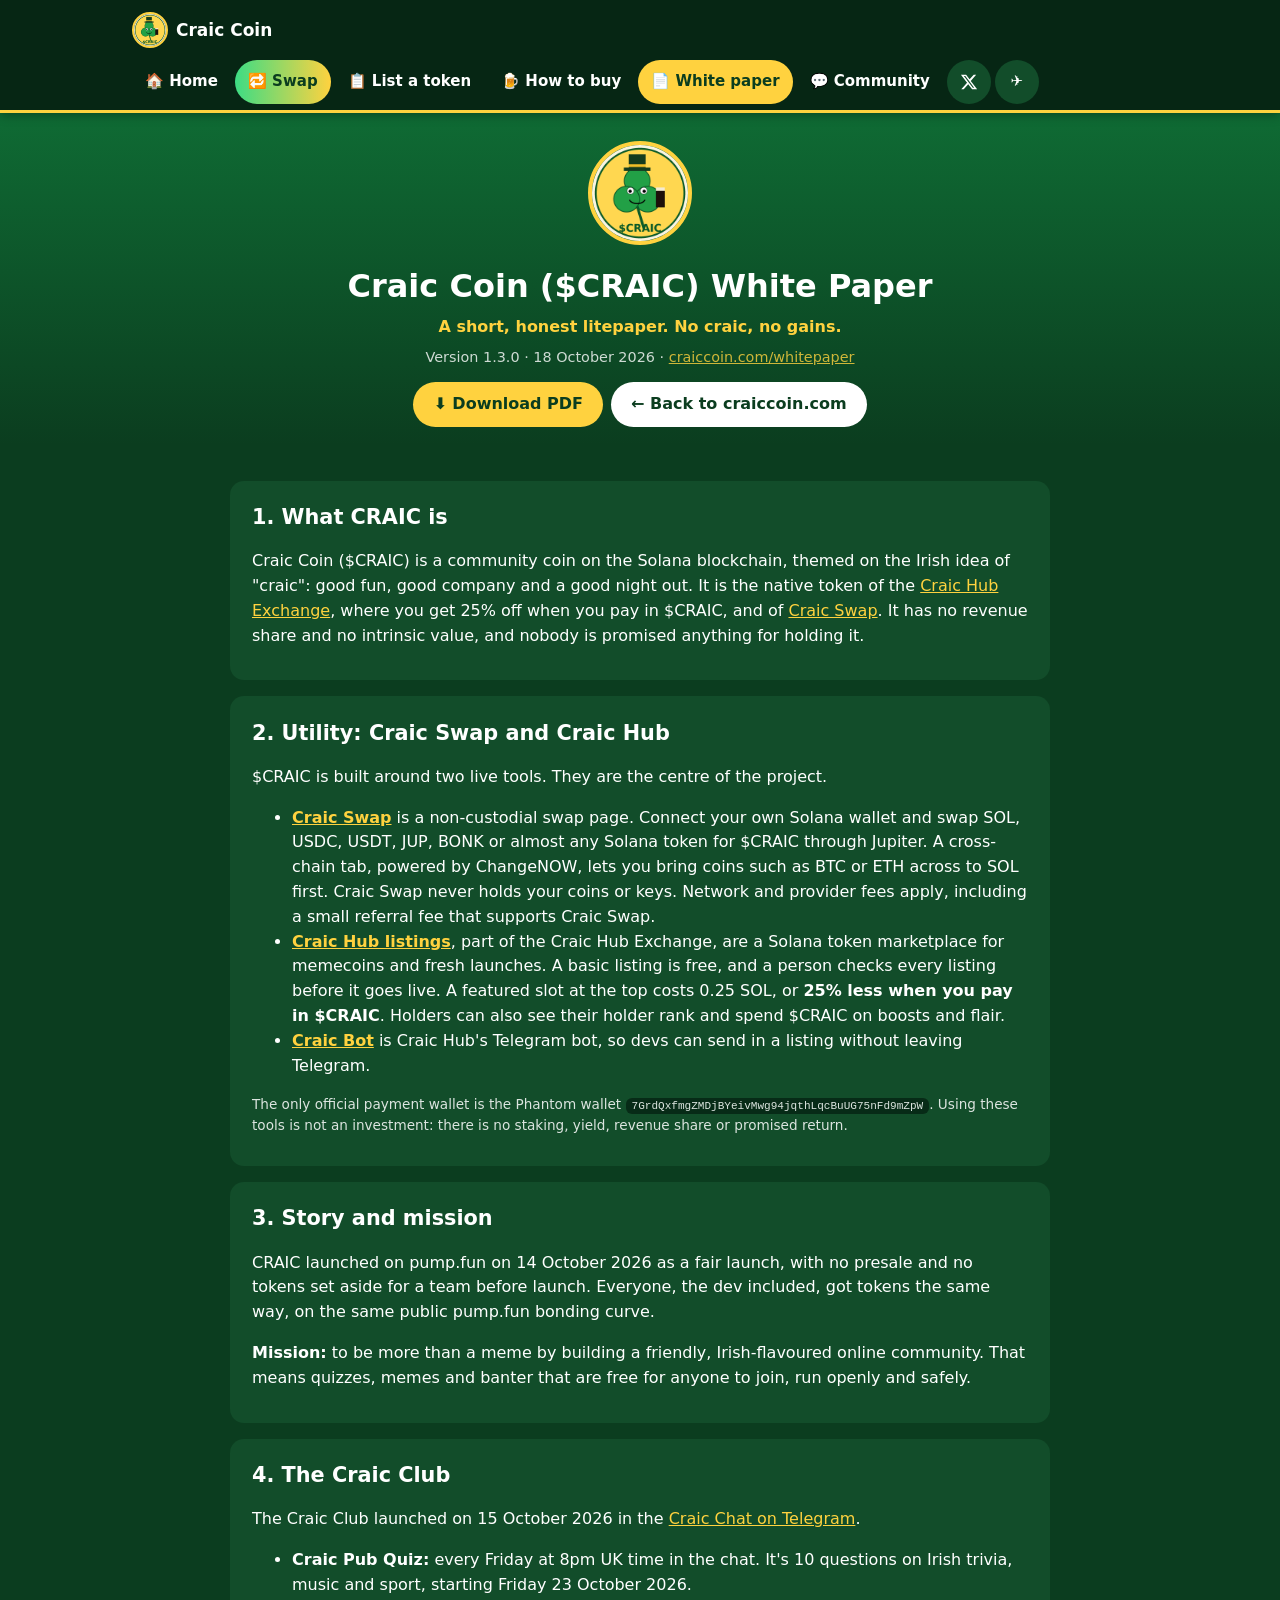
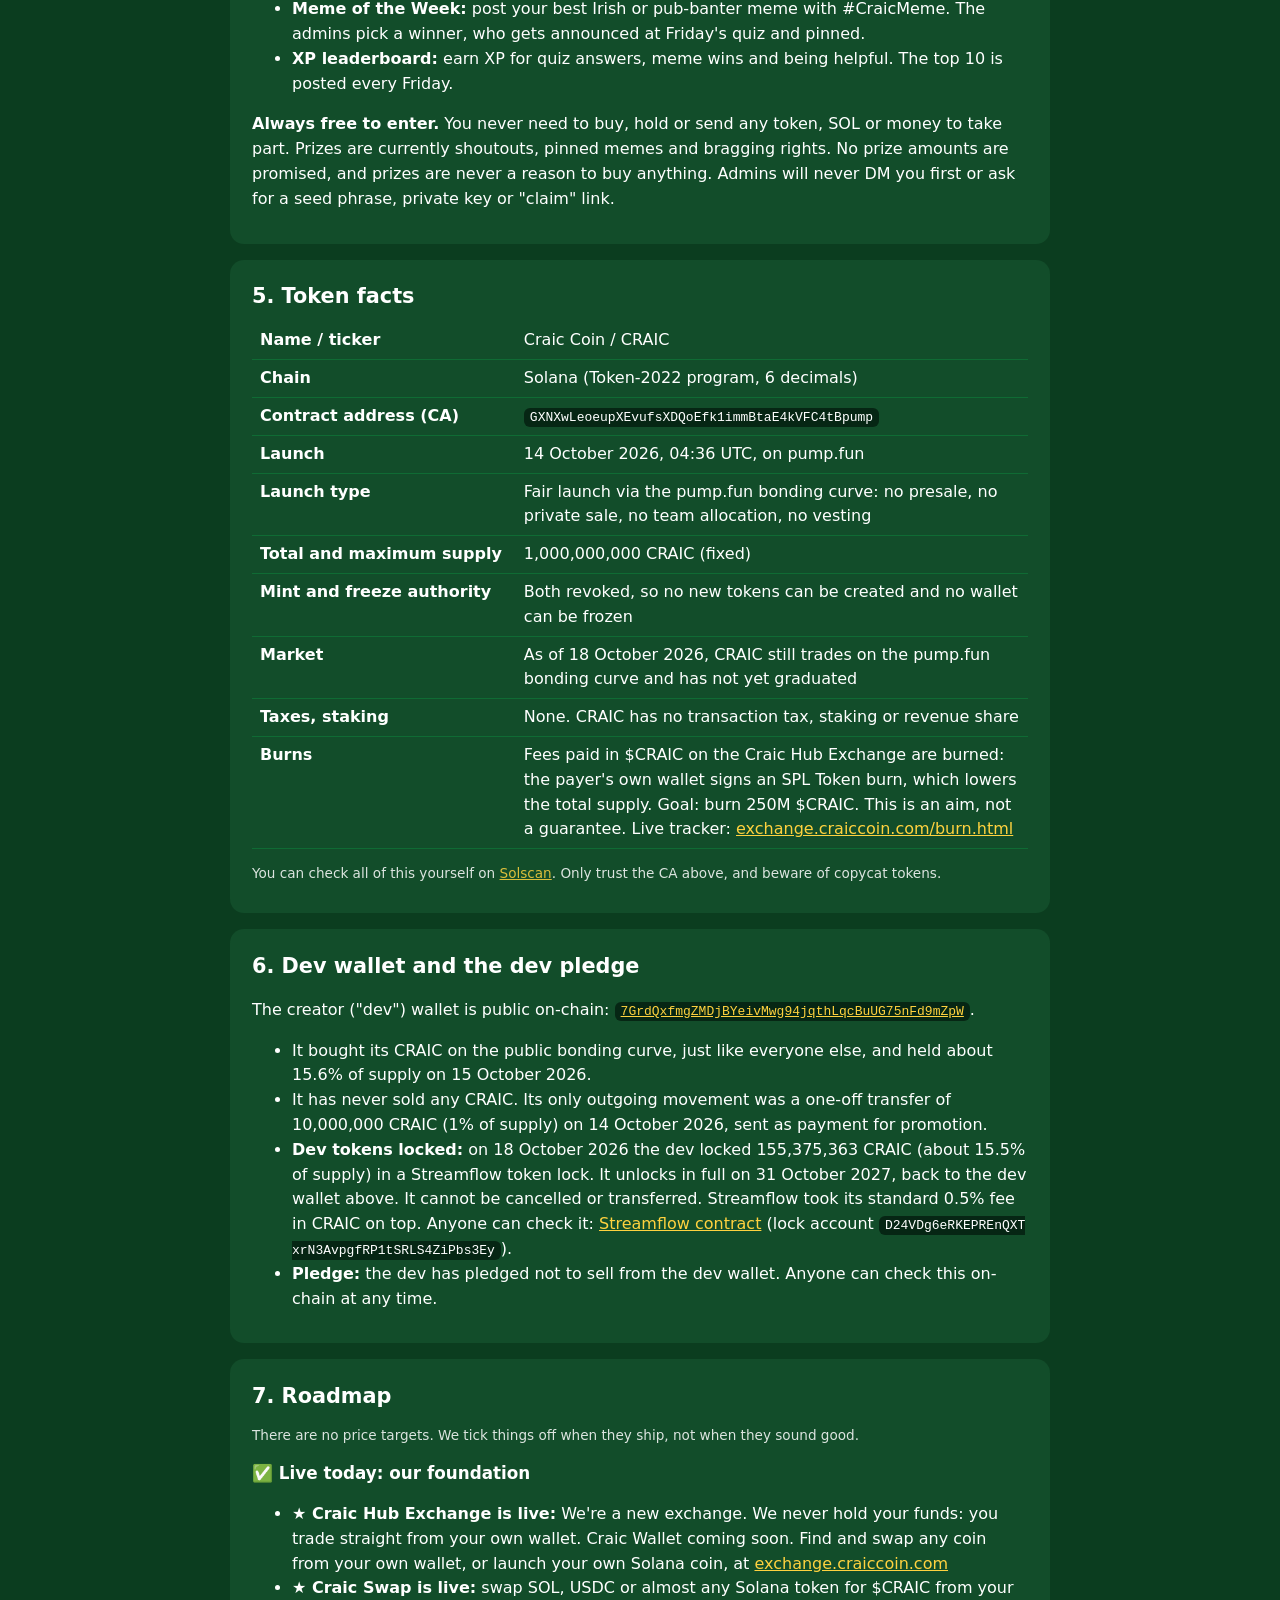
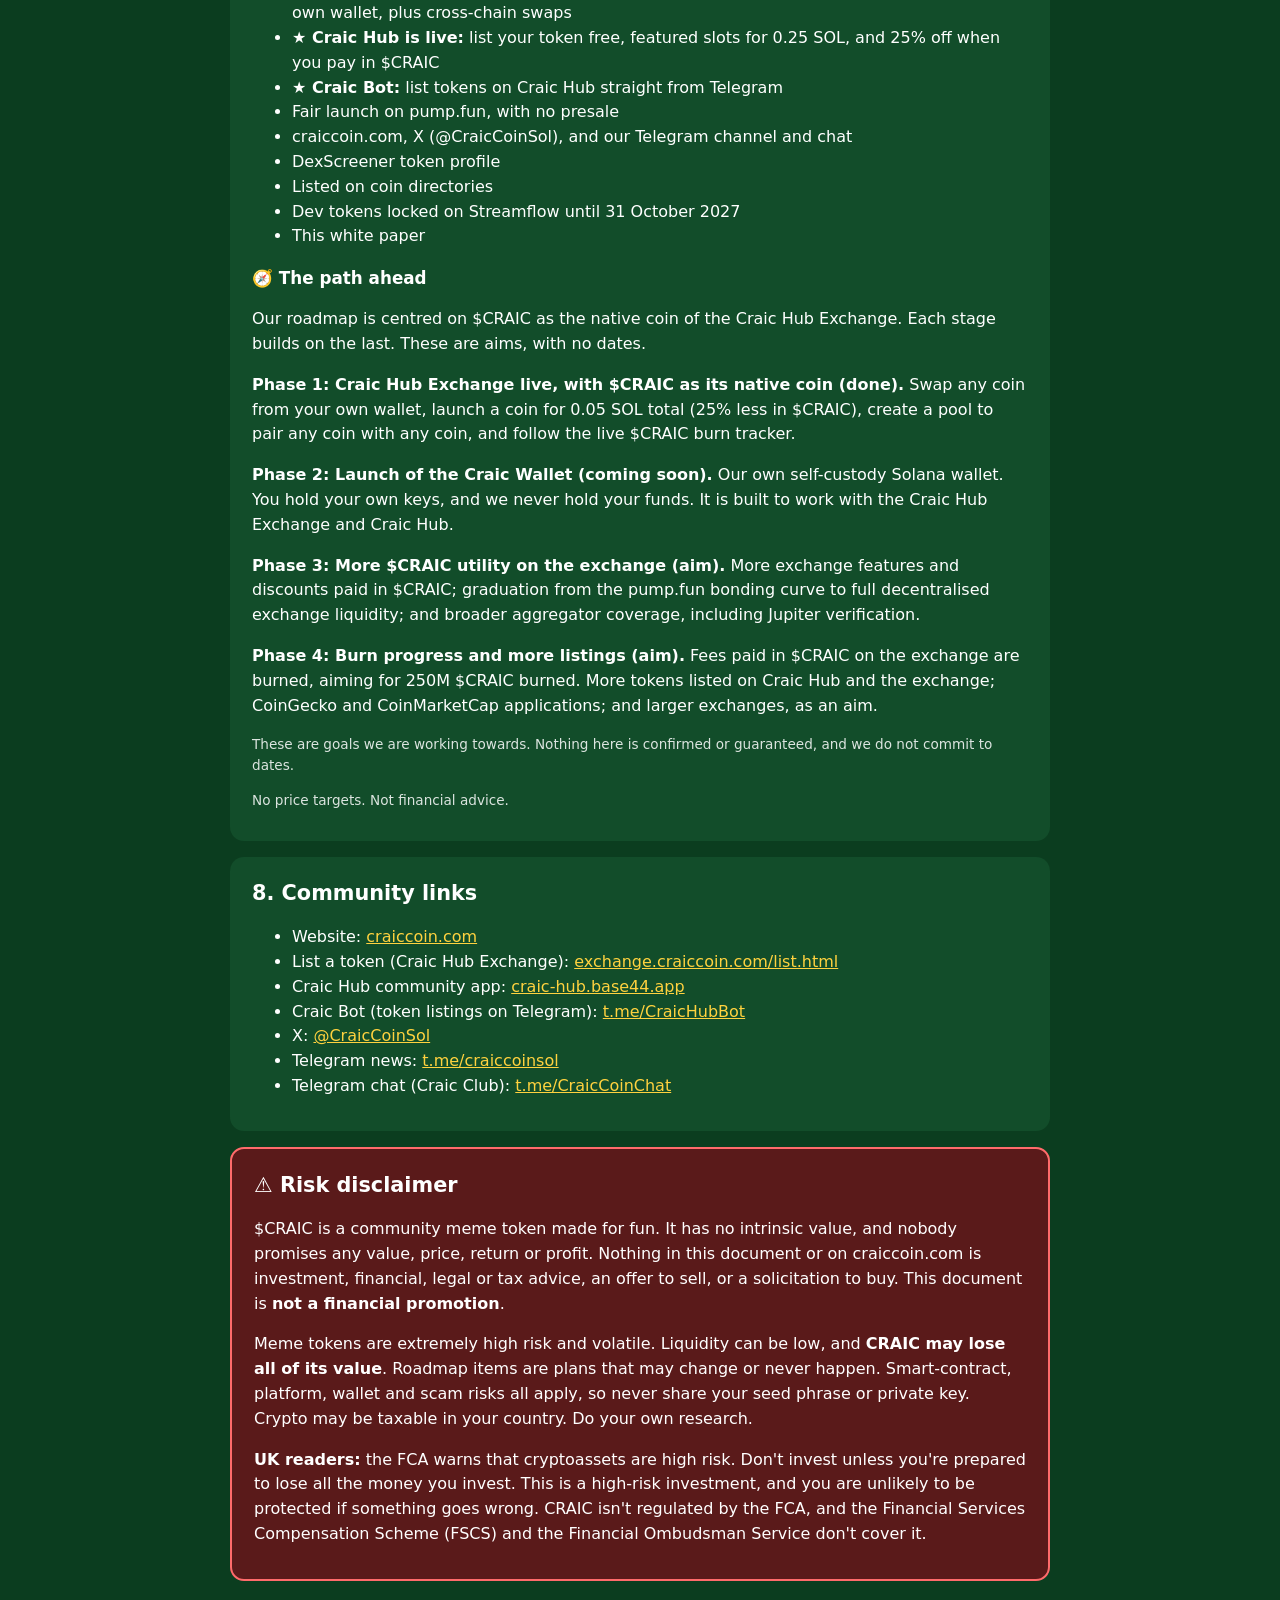
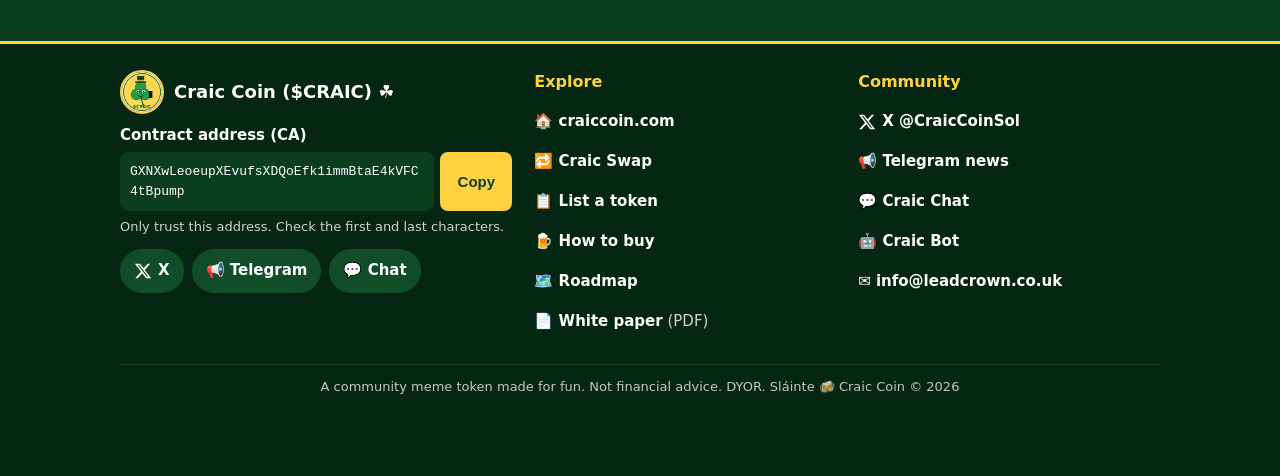
==== whitepaper/index.html @ f59fadcb "craiccoin.com static site" ====
<!doctype html><html lang="en"><head><meta charset="utf-8"><meta name="viewport" content="width=device-width,initial-scale=1">
<!--CCSEO--><title>Craic Coin ($CRAIC) White Paper (Litepaper)</title>
<meta name="description" content="The Craic Coin ($CRAIC) litepaper: what it is, the Craic Club, token facts, the dev wallet, the roadmap and the risks."><meta name="robots" content="index,follow,max-image-preview:large">
<link rel="canonical" href="https://craiccoin.com/whitepaper/">
<link rel="icon" href="/favicon.ico" sizes="any"><link rel="icon" type="image/png" sizes="32x32" href="/favicon-32.png"><link rel="apple-touch-icon" href="/apple-touch-icon.png"><meta name="theme-color" content="#0b3d1f">
<meta property="og:type" content="website"><meta property="og:site_name" content="Craic Coin"><meta property="og:locale" content="en_GB">
<meta property="og:url" content="https://craiccoin.com/whitepaper/"><meta property="og:title" content="Craic Coin ($CRAIC) White Paper (Litepaper)"><meta property="og:description" content="The Craic Coin ($CRAIC) litepaper: what it is, the Craic Club, token facts, the dev wallet, the roadmap and the risks.">
<meta property="og:image" content="https://craiccoin.com/og-image.png"><meta property="og:image:secure_url" content="https://craiccoin.com/og-image.png"><meta property="og:image:type" content="image/png"><meta property="og:image:width" content="1200"><meta property="og:image:height" content="630"><meta property="og:image:alt" content="Craic Coin ($CRAIC) logo: No craic, no gains">
<meta name="twitter:card" content="summary_large_image"><meta name="twitter:site" content="@CraicCoinSol"><meta name="twitter:title" content="Craic Coin ($CRAIC) White Paper (Litepaper)"><meta name="twitter:description" content="The Craic Coin ($CRAIC) litepaper: what it is, the Craic Club, token facts, the dev wallet, the roadmap and the risks."><meta name="twitter:image" content="https://craiccoin.com/og-image.png"><meta name="twitter:image:alt" content="Craic Coin ($CRAIC) logo: No craic, no gains"><!--/CCSEO-->



<style>
body{margin:0;font-family:system-ui,sans-serif;background:#0b3d1f;color:#fff;line-height:1.55}
a{color:#ffd23f}.wrap{max-width:820px;margin:auto;padding:20px}
header{text-align:center;padding:28px 16px 18px;background:linear-gradient(#0f6b34,#0b3d1f)}
header img{width:96px;border-radius:50%;border:4px solid #ffd23f}
h1{font-size:2em;margin:.3em 0 .1em}.sub{color:#ffd23f;font-weight:700}
.meta{opacity:.8;font-size:.9em;margin:.4em 0 0}
.top{display:flex;gap:8px;justify-content:center;flex-wrap:wrap;margin-top:14px}
.btn{display:inline-block;padding:10px 20px;border-radius:24px;font-weight:700;text-decoration:none;background:#ffd23f;color:#0b3d1f}.btn.alt{background:#fff}
section{background:#124d2a;border-radius:14px;padding:16px 22px;margin:16px 0}
h2{margin:.2em 0 .5em;font-size:1.3em}h3{margin:.8em 0 .2em;font-size:1.05em}
table{border-collapse:collapse;width:100%}td{padding:6px 8px;border-bottom:1px solid #0f6b34;vertical-align:top}td:first-child{font-weight:700;width:34%}
code{background:#062614;padding:2px 6px;border-radius:6px;word-break:break-all}
.warn{background:#5a1a1a;border:2px solid #ff6b6b}.small{font-size:.85em;opacity:.85}
footer{text-align:center;opacity:.75;padding:18px}
@media print{body{background:#fff;color:#000;font-size:9.5pt;line-height:1.32}a{color:#0b5a2a}header{background:none;padding:0 0 6px}header img{width:60px;border-color:#0b5a2a}.sub{color:#0b5a2a}.top,.noprint{display:none}section{background:none;border:1px solid #9bb;border-radius:8px;padding:4px 12px;margin:6px 0;break-inside:avoid}.warn{background:none;border:2px solid #b00}code{background:#eee}td{border-color:#ccd}.wrap{padding:0 6px}footer{padding:6px}h2{font-size:1.15em;margin:.3em 0 .3em}h3{margin:.4em 0 0}p,ul{margin:.3em 0}td{padding:3px 6px}@page{size:A4;margin:12mm}}
</style><!--CCNAV--><style id="ccnav-css">
html{scroll-behavior:smooth}[id]{scroll-margin-top:76px}
.ccnav{position:sticky;top:0;z-index:1000;background:#062614;border-bottom:3px solid #ffd23f;font-family:system-ui,-apple-system,sans-serif;line-height:1.3;text-align:left;box-shadow:0 2px 10px rgba(0,0,0,.35)}
.ccnav *,.ccfoot *{box-sizing:border-box}
.ccnav-in{max-width:1040px;margin:auto;display:flex;align-items:center;flex-wrap:wrap;gap:6px;padding:6px 12px}
.ccbrand{display:flex;align-items:center;gap:8px;color:#fff!important;text-decoration:none;font-weight:800;font-size:17px;min-height:48px;margin-right:auto}
.ccbrand img{width:36px!important;height:36px;border-radius:50%;border:2px solid #ffd23f!important;margin:0}
.ccmenu{display:flex;flex-wrap:wrap;align-items:center;gap:4px;list-style:none;margin:0;padding:0}
.ccmenu a{display:flex;align-items:center;gap:6px;min-height:44px;padding:8px 13px;border-radius:22px;color:#fff;text-decoration:none;font-weight:700;font-size:15px}
.ccmenu a:hover,.ccmenu a:focus-visible{background:#124d2a}
.ccmenu a[aria-current="page"]{background:#ffd23f;color:#0b3d1f}
.ccmenu a.ccswap{background:linear-gradient(90deg,#3ddc84,#ffd23f);color:#0b3d1f}
.ccmenu a.ccswap[aria-current="page"]{box-shadow:0 0 0 2px #fff}
.ccmenu li.ccsoc{display:flex;gap:4px}
.ccmenu a.ccico{padding:8px 11px;min-width:44px;justify-content:center;background:#124d2a}
.ccquick{display:none;align-items:center;min-height:44px;padding:8px 14px;border-radius:22px;font-weight:800;text-decoration:none;font-size:15px;background:linear-gradient(90deg,#3ddc84,#ffd23f);color:#0b3d1f!important}
.cchb{display:none;align-items:center;justify-content:center;width:48px;height:48px;padding:0!important;margin:0;border:2px solid #ffd23f!important;border-radius:12px!important;background:transparent!important;color:#ffd23f!important;font-size:24px;cursor:pointer}
@media(max-width:860px){.cchb,.ccquick{display:flex}.ccmenu{display:none;width:100%;flex-direction:column;align-items:stretch;gap:4px;padding:6px 0 10px}.ccnav.open .ccmenu{display:flex}.ccmenu a{min-height:52px;font-size:18px;padding:12px 16px;border-radius:12px}.ccmenu li.ccsoc{display:flex;gap:8px}.ccmenu li.ccsoc a{flex:1;justify-content:center}}
.ccsr{display:none}@media(max-width:860px){.ccsr{display:inline}}
.cctop{position:fixed;right:16px;bottom:18px;z-index:999;width:52px;height:52px;border-radius:50%;background:#ffd23f;color:#0b3d1f!important;font-size:24px;font-weight:900;display:flex;align-items:center;justify-content:center;text-decoration:none;box-shadow:0 4px 14px rgba(0,0,0,.45);opacity:0;pointer-events:none;transition:opacity .2s}
.cctop.show{opacity:1;pointer-events:auto}
.ccfoot{background:#062614;border-top:3px solid #ffd23f;color:#fff;opacity:1!important;text-align:left!important;font-size:15px!important;padding:26px 16px 80px!important;margin-top:24px;font-family:system-ui,-apple-system,sans-serif;line-height:1.5}
.ccfoot-in{max-width:1040px;margin:auto;display:grid;gap:22px;grid-template-columns:1.3fr 1fr 1fr}
.ccfoot h4{margin:0 0 8px;color:#ffd23f;font-size:16px}
.ccfoot ul{list-style:none;margin:0;padding:0}.ccfoot li a{display:inline-flex;align-items:center;gap:6px;min-height:40px;color:#fff;text-decoration:none;font-weight:600}
.ccfoot li a:hover{color:#ffd23f}
.ccf-brand{display:flex;align-items:center;gap:10px;font-weight:800;font-size:18px;margin-bottom:10px}.ccf-brand img{width:44px!important;height:44px;border-radius:50%;border:2px solid #ffd23f!important}
.ccf-cabox{display:flex;gap:6px;align-items:stretch;margin:6px 0}
.ccf-cabox code{flex:1;background:#0b3d1f!important;padding:10px!important;border-radius:8px;word-break:break-all;font-size:13px;color:#fff}
.ccf-cabox button{min-width:72px;min-height:44px;padding:8px 12px!important;border:0;border-radius:8px!important;background:#ffd23f!important;color:#0b3d1f!important;font-weight:800;cursor:pointer;font-size:15px}
.ccf-soc{display:flex;gap:8px;flex-wrap:wrap;margin-top:12px}.ccf-soc a{display:inline-flex;align-items:center;gap:6px;min-height:44px;padding:8px 14px;border-radius:22px;background:#124d2a;color:#fff;text-decoration:none;font-weight:700}
.ccf-legal{grid-column:1/-1;font-size:13px;opacity:.75;margin:0;border-top:1px solid #124d2a;padding-top:12px;text-align:center}
@media(max-width:760px){.ccfoot-in{grid-template-columns:1fr 1fr}.ccf-main{grid-column:1/-1}}
@media print{.ccnav,.cctop,.ccfoot{display:none!important}}
</style><!--/CCNAV--></head><body><!--CCNAV--><nav class="ccnav" id="top" aria-label="Craic Coin sites"><div class="ccnav-in">
<a class="ccbrand" href="/"><img src="/logo.png" alt="" width="36" height="36">Craic Coin</a><a class="ccquick" href="https://craic-swap.netlify.app/">🔁 Swap</a>
<button class="cchb" type="button" aria-label="Open menu" aria-expanded="false" aria-controls="ccmenu">☰</button>
<ul class="ccmenu" id="ccmenu">
<li><a href="/">🏠 Home</a></li>
<li><a class="ccswap" href="https://craic-swap.netlify.app/">🔁 Swap</a></li>
<li><a href="https://exchange.craiccoin.com/list.html">📋 List a token</a></li>
<li><a href="https://craiccoin.com/#how-to-buy">🍺 How to buy</a></li>
<li><a href="/whitepaper/" aria-current="page">📄 White paper</a></li>
<li><a href="https://craiccoin.com/#community">💬 Community</a></li>
<li class="ccsoc"><a class="ccico" href="https://x.com/CraicCoinSol" target="_blank" rel="noopener" aria-label="Craic Coin on X"><svg viewBox="0 0 24 24" width="18" height="18" aria-hidden="true"><path fill="currentColor" d="M18.244 2.25h3.308l-7.227 8.26 8.502 11.24H16.17l-5.214-6.817L4.99 21.75H1.68l7.73-8.835L1.254 2.25H8.08l4.713 6.231zm-1.161 17.52h1.833L7.084 4.126H5.117z"/></svg><span class="ccsr">X</span></a><a class="ccico" href="https://t.me/craiccoinsol" target="_blank" rel="noopener" aria-label="Craic Coin on Telegram">✈️<span class="ccsr">Telegram</span></a></li>
</ul></div></nav><!--/CCNAV-->
<header><img src="/logo.png" alt="Craic Coin logo"><h1>Craic Coin ($CRAIC) White Paper</h1><div class="sub">A short, honest litepaper. No craic, no gains.</div>
<p class="meta">Version 1.3.0 · 18 October 2026 · <a href="https://craiccoin.com/whitepaper/">craiccoin.com/whitepaper</a></p>
<div class="top"><a class="btn" href="/craic-coin-whitepaper.pdf" download>⬇️ Download PDF</a><a class="btn alt" href="/">← Back to craiccoin.com</a></div></header>
<div class="wrap">

<section><h2>1. What CRAIC is</h2>
<p>Craic Coin ($CRAIC) is a community coin on the Solana blockchain, themed on the Irish idea of "craic": good fun, good company and a good night out. It is the native token of the <a href="https://exchange.craiccoin.com/">Craic Hub Exchange</a>, where you get 25% off when you pay in $CRAIC, and of <a href="https://craic-swap.netlify.app/">Craic Swap</a>. It has no revenue share and no intrinsic value, and nobody is promised anything for holding it.</p></section>

<section><h2>2. Utility: Craic Swap and Craic Hub</h2>
<p>$CRAIC is built around two live tools. They are the centre of the project.</p>
<ul>
<li><strong><a href="https://craic-swap.netlify.app/">Craic Swap</a></strong> is a non-custodial swap page. Connect your own Solana wallet and swap SOL, USDC, USDT, JUP, BONK or almost any Solana token for $CRAIC through Jupiter. A cross-chain tab, powered by ChangeNOW, lets you bring coins such as BTC or ETH across to SOL first. Craic Swap never holds your coins or keys. Network and provider fees apply, including a small referral fee that supports Craic Swap.</li>
<li><strong><a href="https://exchange.craiccoin.com/list.html">Craic Hub listings</a></strong>, part of the Craic Hub Exchange, are a Solana token marketplace for memecoins and fresh launches. A basic listing is free, and a person checks every listing before it goes live. A featured slot at the top costs 0.25 SOL, or <strong>25% less when you pay in $CRAIC</strong>. Holders can also see their holder rank and spend $CRAIC on boosts and flair.</li>
<li><strong><a href="https://t.me/CraicHubBot">Craic Bot</a></strong> is Craic Hub's Telegram bot, so devs can send in a listing without leaving Telegram.</li>
</ul>
<p class="small">The only official payment wallet is the Phantom wallet <code>7GrdQxfmgZMDjBYeivMwg94jqthLqcBuUG75nFd9mZpW</code>. Using these tools is not an investment: there is no staking, yield, revenue share or promised return.</p></section>

<section><h2>3. Story and mission</h2>
<p>CRAIC launched on pump.fun on 14 October 2026 as a fair launch, with no presale and no tokens set aside for a team before launch. Everyone, the dev included, got tokens the same way, on the same public pump.fun bonding curve.</p>
<p><strong>Mission:</strong> to be more than a meme by building a friendly, Irish-flavoured online community. That means quizzes, memes and banter that are free for anyone to join, run openly and safely.</p></section>

<section><h2>4. The Craic Club</h2>
<p>The Craic Club launched on 15 October 2026 in the <a href="https://t.me/CraicCoinChat">Craic Chat on Telegram</a>.</p>
<ul>
<li><strong>Craic Pub Quiz:</strong> every Friday at 8pm UK time in the chat. It's 10 questions on Irish trivia, music and sport, starting Friday 23 October 2026.</li>
<li><strong>Meme of the Week:</strong> post your best Irish or pub-banter meme with #CraicMeme. The admins pick a winner, who gets announced at Friday's quiz and pinned.</li>
<li><strong>XP leaderboard:</strong> earn XP for quiz answers, meme wins and being helpful. The top 10 is posted every Friday.</li>
</ul>
<p><strong>Always free to enter.</strong> You never need to buy, hold or send any token, SOL or money to take part. Prizes are currently shoutouts, pinned memes and bragging rights. No prize amounts are promised, and prizes are never a reason to buy anything. Admins will never DM you first or ask for a seed phrase, private key or "claim" link.</p></section>

<section><h2>5. Token facts</h2>
<table>
<tr><td>Name / ticker</td><td>Craic Coin / CRAIC</td></tr>
<tr><td>Chain</td><td>Solana (Token-2022 program, 6 decimals)</td></tr>
<tr><td>Contract address (CA)</td><td><code>GXNXwLeoeupXEvufsXDQoEfk1immBtaE4kVFC4tBpump</code></td></tr>
<tr><td>Launch</td><td>14 October 2026, 04:36 UTC, on pump.fun</td></tr>
<tr><td>Launch type</td><td>Fair launch via the pump.fun bonding curve: no presale, no private sale, no team allocation, no vesting</td></tr>
<tr><td>Total and maximum supply</td><td>1,000,000,000 CRAIC (fixed)</td></tr>
<tr><td>Mint and freeze authority</td><td>Both revoked, so no new tokens can be created and no wallet can be frozen</td></tr>
<tr><td>Market</td><td>As of 18 October 2026, CRAIC still trades on the pump.fun bonding curve and has not yet graduated</td></tr>
<tr><td>Taxes, staking</td><td>None. CRAIC has no transaction tax, staking or revenue share</td></tr>
<tr><td>Burns</td><td>Fees paid in $CRAIC on the Craic Hub Exchange are burned: the payer's own wallet signs an SPL Token burn, which lowers the total supply. Goal: burn 250M $CRAIC. This is an aim, not a guarantee. Live tracker: <a href="https://exchange.craiccoin.com/burn.html">exchange.craiccoin.com/burn.html</a></td></tr>
</table>
<p class="small">You can check all of this yourself on <a href="https://solscan.io/token/GXNXwLeoeupXEvufsXDQoEfk1immBtaE4kVFC4tBpump">Solscan</a>. Only trust the CA above, and beware of copycat tokens.</p></section>

<section><h2>6. Dev wallet and the dev pledge</h2>
<p>The creator ("dev") wallet is public on-chain: <a href="https://solscan.io/account/7GrdQxfmgZMDjBYeivMwg94jqthLqcBuUG75nFd9mZpW"><code>7GrdQxfmgZMDjBYeivMwg94jqthLqcBuUG75nFd9mZpW</code></a>.</p>
<ul>
<li>It bought its CRAIC on the public bonding curve, just like everyone else, and held about 15.6% of supply on 15 October 2026.</li>
<li>It has never sold any CRAIC. Its only outgoing movement was a one-off transfer of 10,000,000 CRAIC (1% of supply) on 14 October 2026, sent as payment for promotion.</li>
<li><strong>Dev tokens locked:</strong> on 18 October 2026 the dev locked 155,375,363 CRAIC (about 15.5% of supply) in a Streamflow token lock. It unlocks in full on 31 October 2027, back to the dev wallet above. It cannot be cancelled or transferred. Streamflow took its standard 0.5% fee in CRAIC on top. Anyone can check it: <a href="https://app.streamflow.finance/contract/solana/mainnet/D24VDg6eRKEPREnQXTxrN3AvpgfRP1tSRLS4ZiPbs3Ey">Streamflow contract</a> (lock account <code>D24VDg6eRKEPREnQXTxrN3AvpgfRP1tSRLS4ZiPbs3Ey</code>).</li>
<li><strong>Pledge:</strong> the dev has pledged not to sell from the dev wallet. Anyone can check this on-chain at any time.</li>
</ul></section>

<section><h2>7. Roadmap</h2>
<p class="small">There are no price targets. We tick things off when they ship, not when they sound good.</p>
<h3>✅ Live today: our foundation</h3>
<ul>
<li><strong>★ Craic Hub Exchange is live:</strong> We're a new exchange. We never hold your funds: you trade straight from your own wallet. Craic Wallet coming soon. Find and swap any coin from your own wallet, or launch your own Solana coin, at <a href="https://exchange.craiccoin.com/">exchange.craiccoin.com</a></li>
<li><strong>★ Craic Swap is live:</strong> swap SOL, USDC or almost any Solana token for $CRAIC from your own wallet, plus cross-chain swaps</li>
<li><strong>★ Craic Hub is live:</strong> list your token free, featured slots for 0.25 SOL, and 25% off when you pay in $CRAIC</li>
<li><strong>★ Craic Bot:</strong> list tokens on Craic Hub straight from Telegram</li>
<li>Fair launch on pump.fun, with no presale</li>
<li>craiccoin.com, X (@CraicCoinSol), and our Telegram channel and chat</li>
<li>DexScreener token profile</li>
<li>Listed on coin directories</li>
<li>Dev tokens locked on Streamflow until 31 October 2027</li>
<li>This white paper</li>
</ul>
<h3>🧭 The path ahead</h3>
<p>Our roadmap is centred on $CRAIC as the native coin of the Craic Hub Exchange. Each stage builds on the last. These are aims, with no dates.</p>
<p><strong>Phase 1: Craic Hub Exchange live, with $CRAIC as its native coin (done).</strong> Swap any coin from your own wallet, launch a coin for 0.05 SOL total (25% less in $CRAIC), create a pool to pair any coin with any coin, and follow the live $CRAIC burn tracker.</p>
<p><strong>Phase 2: Launch of the Craic Wallet (coming soon).</strong> Our own self-custody Solana wallet. You hold your own keys, and we never hold your funds. It is built to work with the Craic Hub Exchange and Craic Hub.</p>
<p><strong>Phase 3: More $CRAIC utility on the exchange (aim).</strong> More exchange features and discounts paid in $CRAIC; graduation from the pump.fun bonding curve to full decentralised exchange liquidity; and broader aggregator coverage, including Jupiter verification.</p>
<p><strong>Phase 4: Burn progress and more listings (aim).</strong> Fees paid in $CRAIC on the exchange are burned, aiming for 250M $CRAIC burned. More tokens listed on Craic Hub and the exchange; CoinGecko and CoinMarketCap applications; and larger exchanges, as an aim.</p>
<p class="small">These are goals we are working towards. Nothing here is confirmed or guaranteed, and we do not commit to dates.</p>
<p class="small">No price targets. Not financial advice.</p></section>

<section><h2>8. Community links</h2>
<ul>
<li>Website: <a href="https://craiccoin.com">craiccoin.com</a></li>
<li>List a token (Craic Hub Exchange): <a href="https://exchange.craiccoin.com/list.html">exchange.craiccoin.com/list.html</a></li><li>Craic Hub community app: <a href="https://craic-hub.base44.app">craic-hub.base44.app</a></li>
<li>Craic Bot (token listings on Telegram): <a href="https://t.me/CraicHubBot">t.me/CraicHubBot</a></li>
<li>X: <a href="https://x.com/CraicCoinSol">@CraicCoinSol</a></li>
<li>Telegram news: <a href="https://t.me/craiccoinsol">t.me/craiccoinsol</a></li>
<li>Telegram chat (Craic Club): <a href="https://t.me/CraicCoinChat">t.me/CraicCoinChat</a></li>
</ul></section>

<section class="warn"><h2>⚠️ Risk disclaimer</h2>
<p>$CRAIC is a community meme token made for fun. It has no intrinsic value, and nobody promises any value, price, return or profit. Nothing in this document or on craiccoin.com is investment, financial, legal or tax advice, an offer to sell, or a solicitation to buy. This document is <strong>not a financial promotion</strong>.</p>
<p>Meme tokens are extremely high risk and volatile. Liquidity can be low, and <strong>CRAIC may lose all of its value</strong>. Roadmap items are plans that may change or never happen. Smart-contract, platform, wallet and scam risks all apply, so never share your seed phrase or private key. Crypto may be taxable in your country. Do your own research.</p>
<p><strong>UK readers:</strong> the FCA warns that cryptoassets are high risk. Don't invest unless you're prepared to lose all the money you invest. This is a high-risk investment, and you are unlikely to be protected if something goes wrong. CRAIC isn't regulated by the FCA, and the Financial Services Compensation Scheme (FSCS) and the Financial Ombudsman Service don't cover it.</p></section>
</div>

<!--CCNAV--><footer class="ccfoot"><div class="ccfoot-in">
<div class="ccf-main"><div class="ccf-brand"><img src="/logo.png" alt="" width="44" height="44">Craic Coin ($CRAIC) ☘️</div>
<div><b>Contract address (CA)</b></div><div class="ccf-cabox"><code>GXNXwLeoeupXEvufsXDQoEfk1immBtaE4kVFC4tBpump</code><button type="button" onclick="ccCopy(this)" aria-label="Copy contract address">Copy</button></div>
<div style="font-size:13px;opacity:.8">Only trust this address. Check the first and last characters.</div>
<div class="ccf-soc"><a href="https://x.com/CraicCoinSol" target="_blank" rel="noopener"><svg viewBox="0 0 24 24" width="18" height="18" aria-hidden="true"><path fill="currentColor" d="M18.244 2.25h3.308l-7.227 8.26 8.502 11.24H16.17l-5.214-6.817L4.99 21.75H1.68l7.73-8.835L1.254 2.25H8.08l4.713 6.231zm-1.161 17.52h1.833L7.084 4.126H5.117z"/></svg> X</a><a href="https://t.me/craiccoinsol" target="_blank" rel="noopener">📢 Telegram</a><a href="https://t.me/CraicCoinChat" target="_blank" rel="noopener">💬 Chat</a></div></div>
<div><h4>Explore</h4><ul>
<li><a href="/">🏠 craiccoin.com</a></li><li><a href="https://craic-swap.netlify.app/">🔁 Craic Swap</a></li><li><a href="https://exchange.craiccoin.com/list.html">📋 List a token</a></li>
<li><a href="https://craiccoin.com/#how-to-buy">🍺 How to buy</a></li><li><a href="https://craiccoin.com/#roadmap">🗺️ Roadmap</a></li><li><a href="/whitepaper/">📄 White paper</a> <a href="/craic-coin-whitepaper.pdf" style="min-height:0;opacity:.8;font-weight:400">(PDF)</a></li></ul></div>
<div><h4>Community</h4><ul>
<li><a href="https://x.com/CraicCoinSol" target="_blank" rel="noopener"><svg viewBox="0 0 24 24" width="18" height="18" aria-hidden="true"><path fill="currentColor" d="M18.244 2.25h3.308l-7.227 8.26 8.502 11.24H16.17l-5.214-6.817L4.99 21.75H1.68l7.73-8.835L1.254 2.25H8.08l4.713 6.231zm-1.161 17.52h1.833L7.084 4.126H5.117z"/></svg> X @CraicCoinSol</a></li><li><a href="https://t.me/craiccoinsol" target="_blank" rel="noopener">📢 Telegram news</a></li><li><a href="https://t.me/CraicCoinChat" target="_blank" rel="noopener">💬 Craic Chat</a></li>
<li><a href="https://t.me/CraicHubBot" target="_blank" rel="noopener">🤖 Craic Bot</a></li><li><a href="mailto:info@leadcrown.co.uk">✉️ info@leadcrown.co.uk</a></li></ul></div>
<p class="ccf-legal">A community meme token made for fun. Not financial advice. DYOR. Sláinte 🍻 Craic Coin © 2026</p>
</div></footer><a class="cctop" href="#top" aria-label="Back to top">↑</a><script id="ccnav-js">(function(){var n=document.querySelector('.ccnav'),b=n&&n.querySelector('.cchb');if(b){b.addEventListener('click',function(){var o=n.classList.toggle('open');b.setAttribute('aria-expanded',o);b.textContent=o?'\u2715':'\u2630'});n.querySelectorAll('.ccmenu a').forEach(function(a){a.addEventListener('click',function(){n.classList.remove('open');b.setAttribute('aria-expanded','false');b.textContent='\u2630'})})}
var t=document.querySelector('.cctop');if(t){var f=function(){t.classList.toggle('show',window.scrollY>500)};window.addEventListener('scroll',f,{passive:true});f();t.addEventListener('click',function(e){e.preventDefault();window.scrollTo({top:0,behavior:'smooth'})})}
window.ccCopy=function(btn){var c='GXNXwLeoeupXEvufsXDQoEfk1immBtaE4kVFC4tBpump';var done=function(){btn.textContent='Copied!';setTimeout(function(){btn.textContent='Copy'},1800)};if(navigator.clipboard)navigator.clipboard.writeText(c).then(done,function(){prompt('Copy the CA:',c)});else prompt('Copy the CA:',c)}})();</script><!--/CCNAV--></body></html>
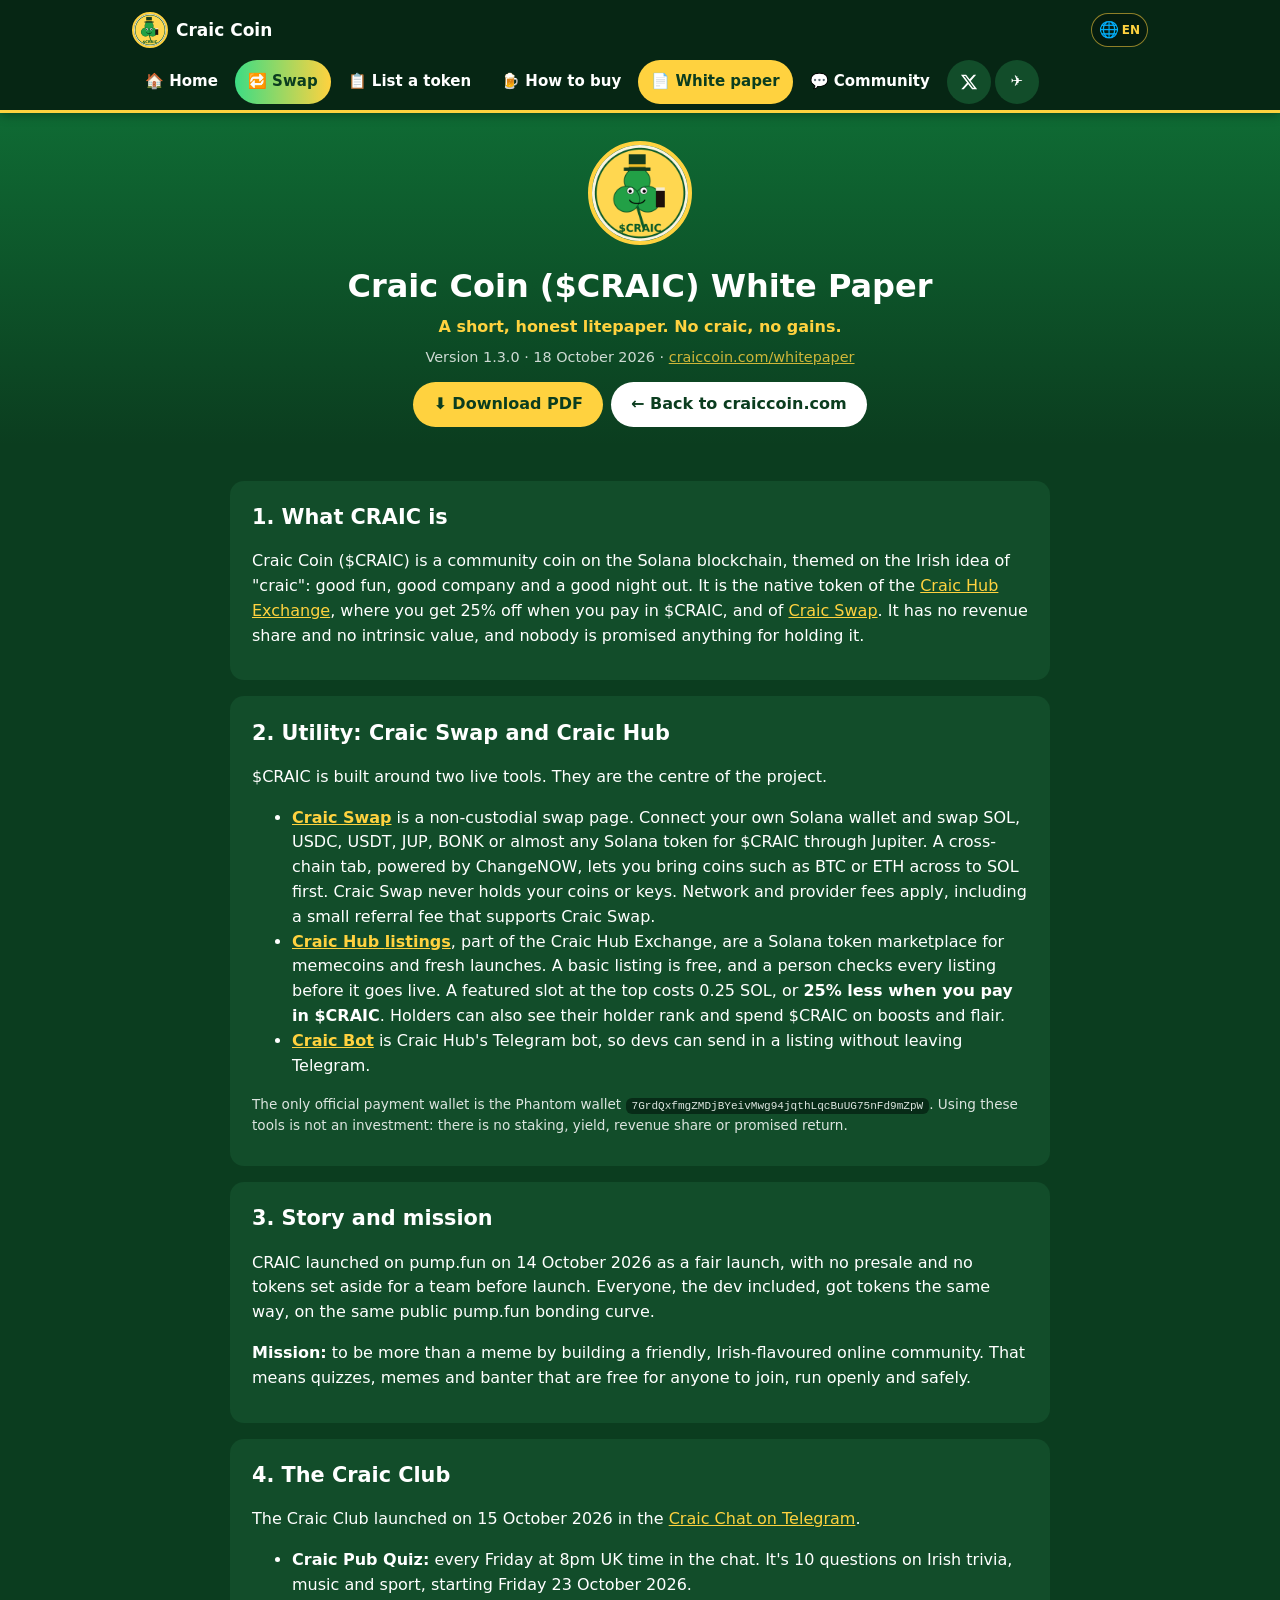
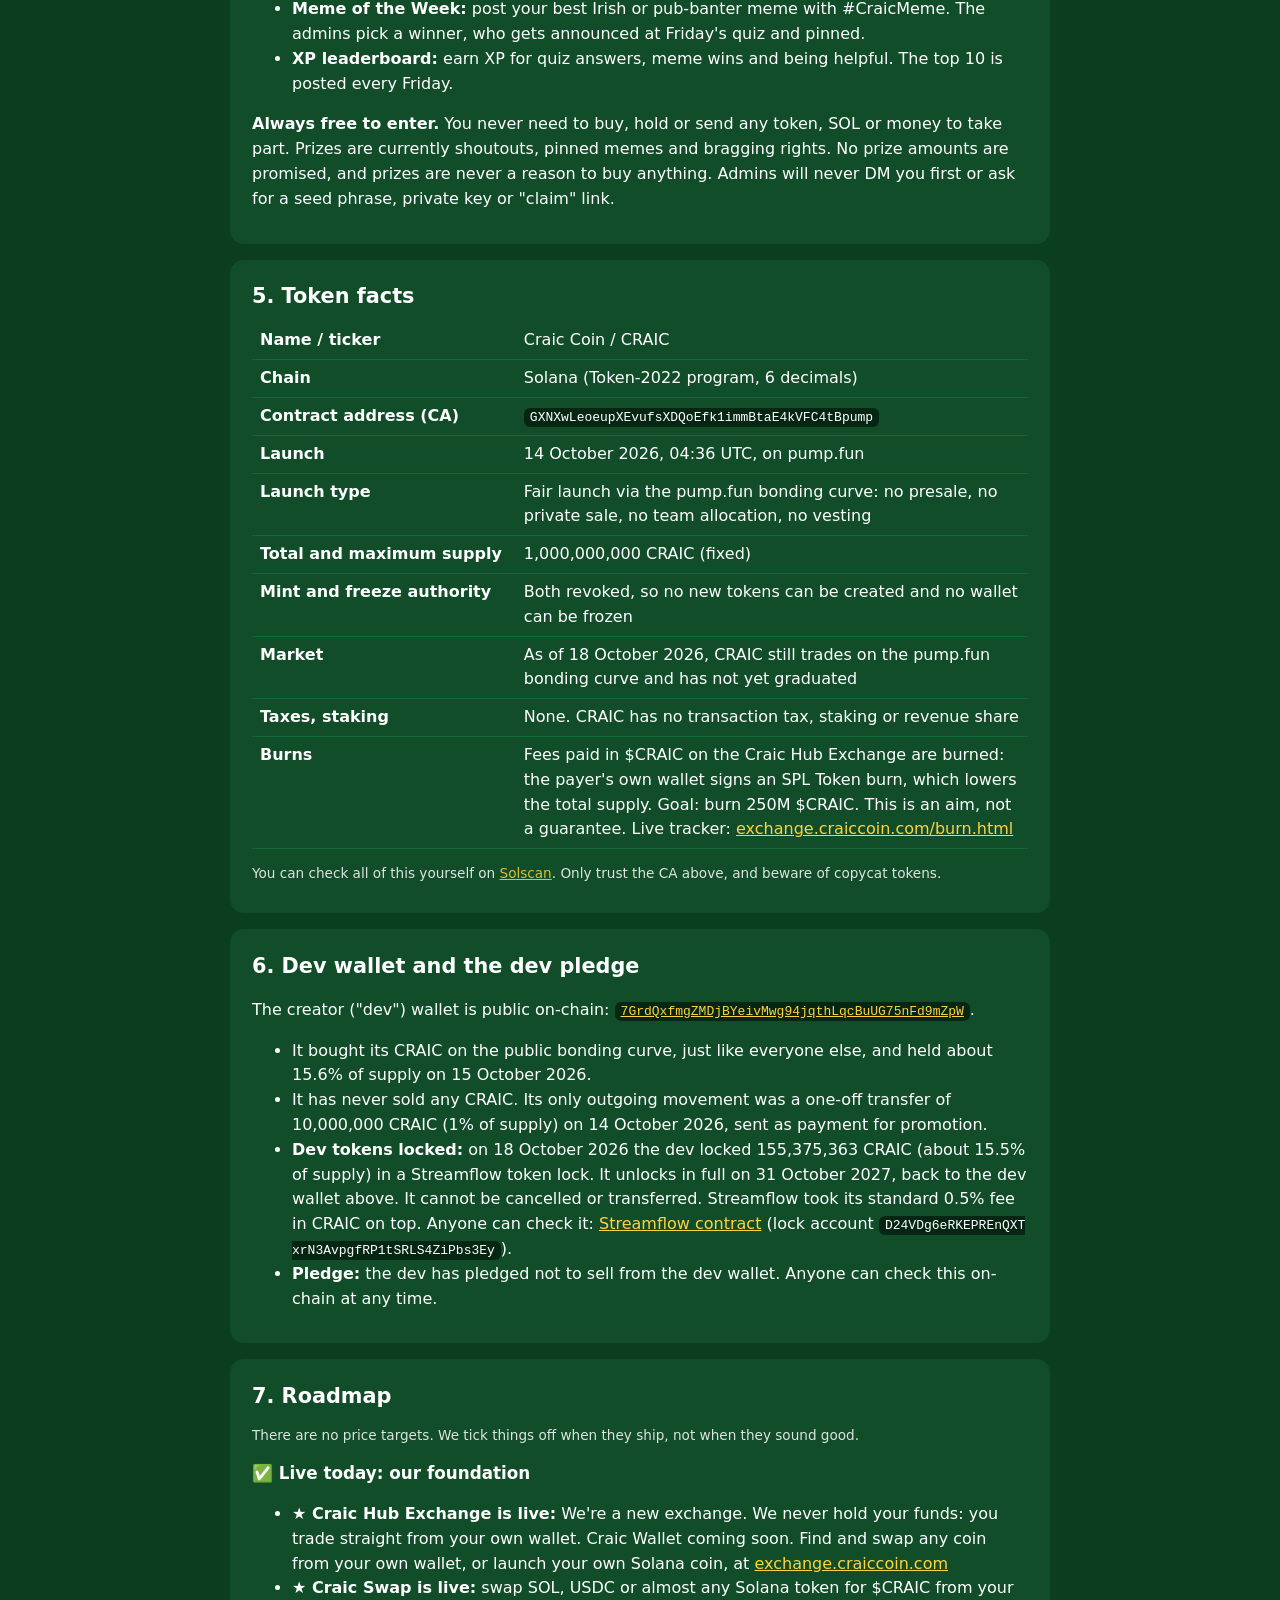
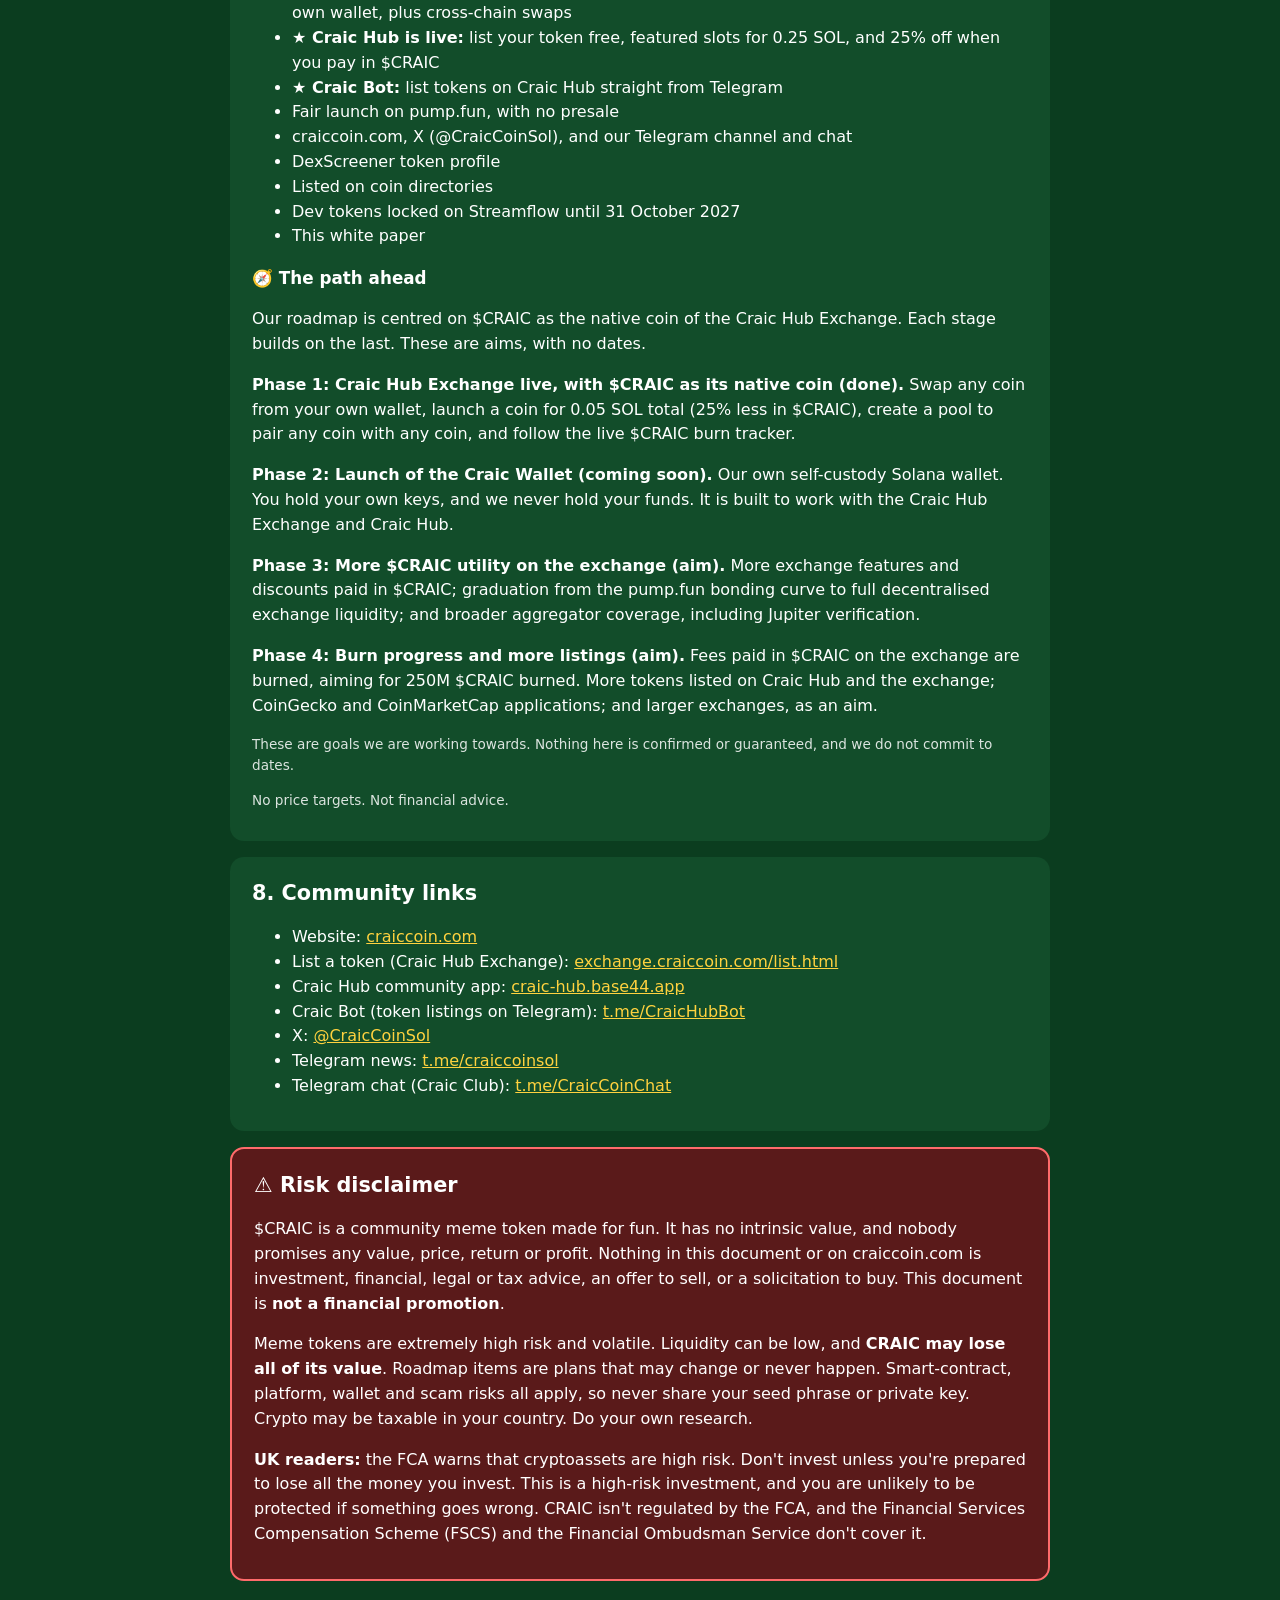
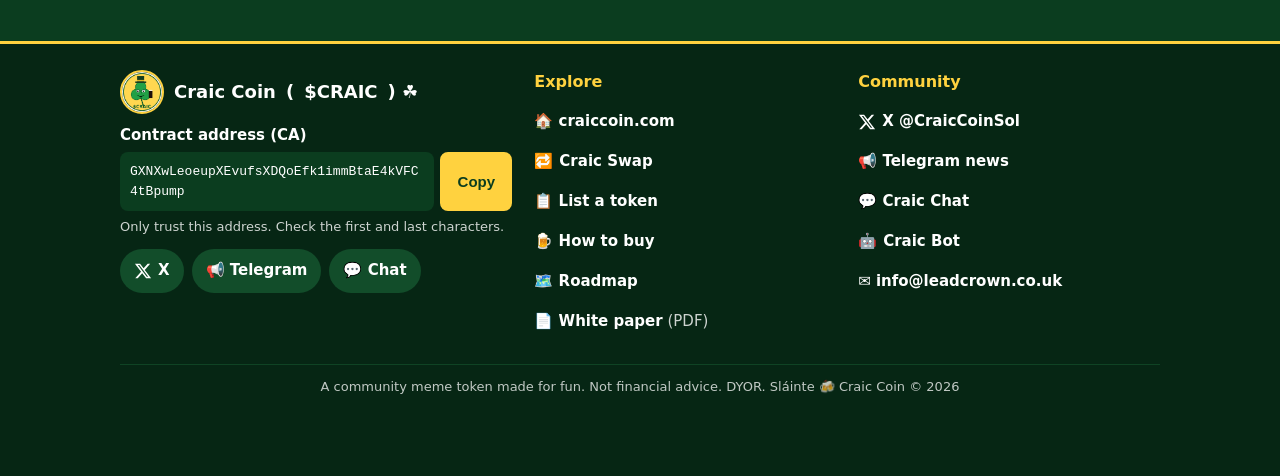
==== commit 45459811: "Add language picker (Google Translate, notranslate for CA/tickers/brands)" ====
--- a/whitepaper/index.html
+++ b/whitepaper/index.html
@@ -60,7 +60,8 @@
 .ccf-legal{grid-column:1/-1;font-size:13px;opacity:.75;margin:0;border-top:1px solid #124d2a;padding-top:12px;text-align:center}
 @media(max-width:760px){.ccfoot-in{grid-template-columns:1fr 1fr}.ccf-main{grid-column:1/-1}}
 @media print{.ccnav,.cctop,.ccfoot{display:none!important}}
-</style><!--/CCNAV--></head><body><!--CCNAV--><nav class="ccnav" id="top" aria-label="Craic Coin sites"><div class="ccnav-in">
+</style><!--/CCNAV--><script src="/lang.js" defer></script>
+</head><body><!--CCNAV--><nav class="ccnav" id="top" aria-label="Craic Coin sites"><div class="ccnav-in">
 <a class="ccbrand" href="/"><img src="/logo.png" alt="" width="36" height="36">Craic Coin</a><a class="ccquick" href="https://craic-swap.netlify.app/">🔁 Swap</a>
 <button class="cchb" type="button" aria-label="Open menu" aria-expanded="false" aria-controls="ccmenu">☰</button>
 <ul class="ccmenu" id="ccmenu">
@@ -106,7 +107,7 @@
 <table>
 <tr><td>Name / ticker</td><td>Craic Coin / CRAIC</td></tr>
 <tr><td>Chain</td><td>Solana (Token-2022 program, 6 decimals)</td></tr>
-<tr><td>Contract address (CA)</td><td><code>GXNXwLeoeupXEvufsXDQoEfk1immBtaE4kVFC4tBpump</code></td></tr>
+<tr><td>Contract address (CA)</td><td><code class="notranslate" translate="no">GXNXwLeoeupXEvufsXDQoEfk1immBtaE4kVFC4tBpump</code></td></tr>
 <tr><td>Launch</td><td>14 October 2026, 04:36 UTC, on pump.fun</td></tr>
 <tr><td>Launch type</td><td>Fair launch via the pump.fun bonding curve: no presale, no private sale, no team allocation, no vesting</td></tr>
 <tr><td>Total and maximum supply</td><td>1,000,000,000 CRAIC (fixed)</td></tr>
@@ -168,7 +169,7 @@
 
 <!--CCNAV--><footer class="ccfoot"><div class="ccfoot-in">
 <div class="ccf-main"><div class="ccf-brand"><img src="/logo.png" alt="" width="44" height="44">Craic Coin ($CRAIC) ☘️</div>
-<div><b>Contract address (CA)</b></div><div class="ccf-cabox"><code>GXNXwLeoeupXEvufsXDQoEfk1immBtaE4kVFC4tBpump</code><button type="button" onclick="ccCopy(this)" aria-label="Copy contract address">Copy</button></div>
+<div><b>Contract address (CA)</b></div><div class="ccf-cabox"><code class="notranslate" translate="no">GXNXwLeoeupXEvufsXDQoEfk1immBtaE4kVFC4tBpump</code><button type="button" onclick="ccCopy(this)" aria-label="Copy contract address">Copy</button></div>
 <div style="font-size:13px;opacity:.8">Only trust this address. Check the first and last characters.</div>
 <div class="ccf-soc"><a href="https://x.com/CraicCoinSol" target="_blank" rel="noopener"><svg viewBox="0 0 24 24" width="18" height="18" aria-hidden="true"><path fill="currentColor" d="M18.244 2.25h3.308l-7.227 8.26 8.502 11.24H16.17l-5.214-6.817L4.99 21.75H1.68l7.73-8.835L1.254 2.25H8.08l4.713 6.231zm-1.161 17.52h1.833L7.084 4.126H5.117z"/></svg> X</a><a href="https://t.me/craiccoinsol" target="_blank" rel="noopener">📢 Telegram</a><a href="https://t.me/CraicCoinChat" target="_blank" rel="noopener">💬 Chat</a></div></div>
 <div><h4>Explore</h4><ul>
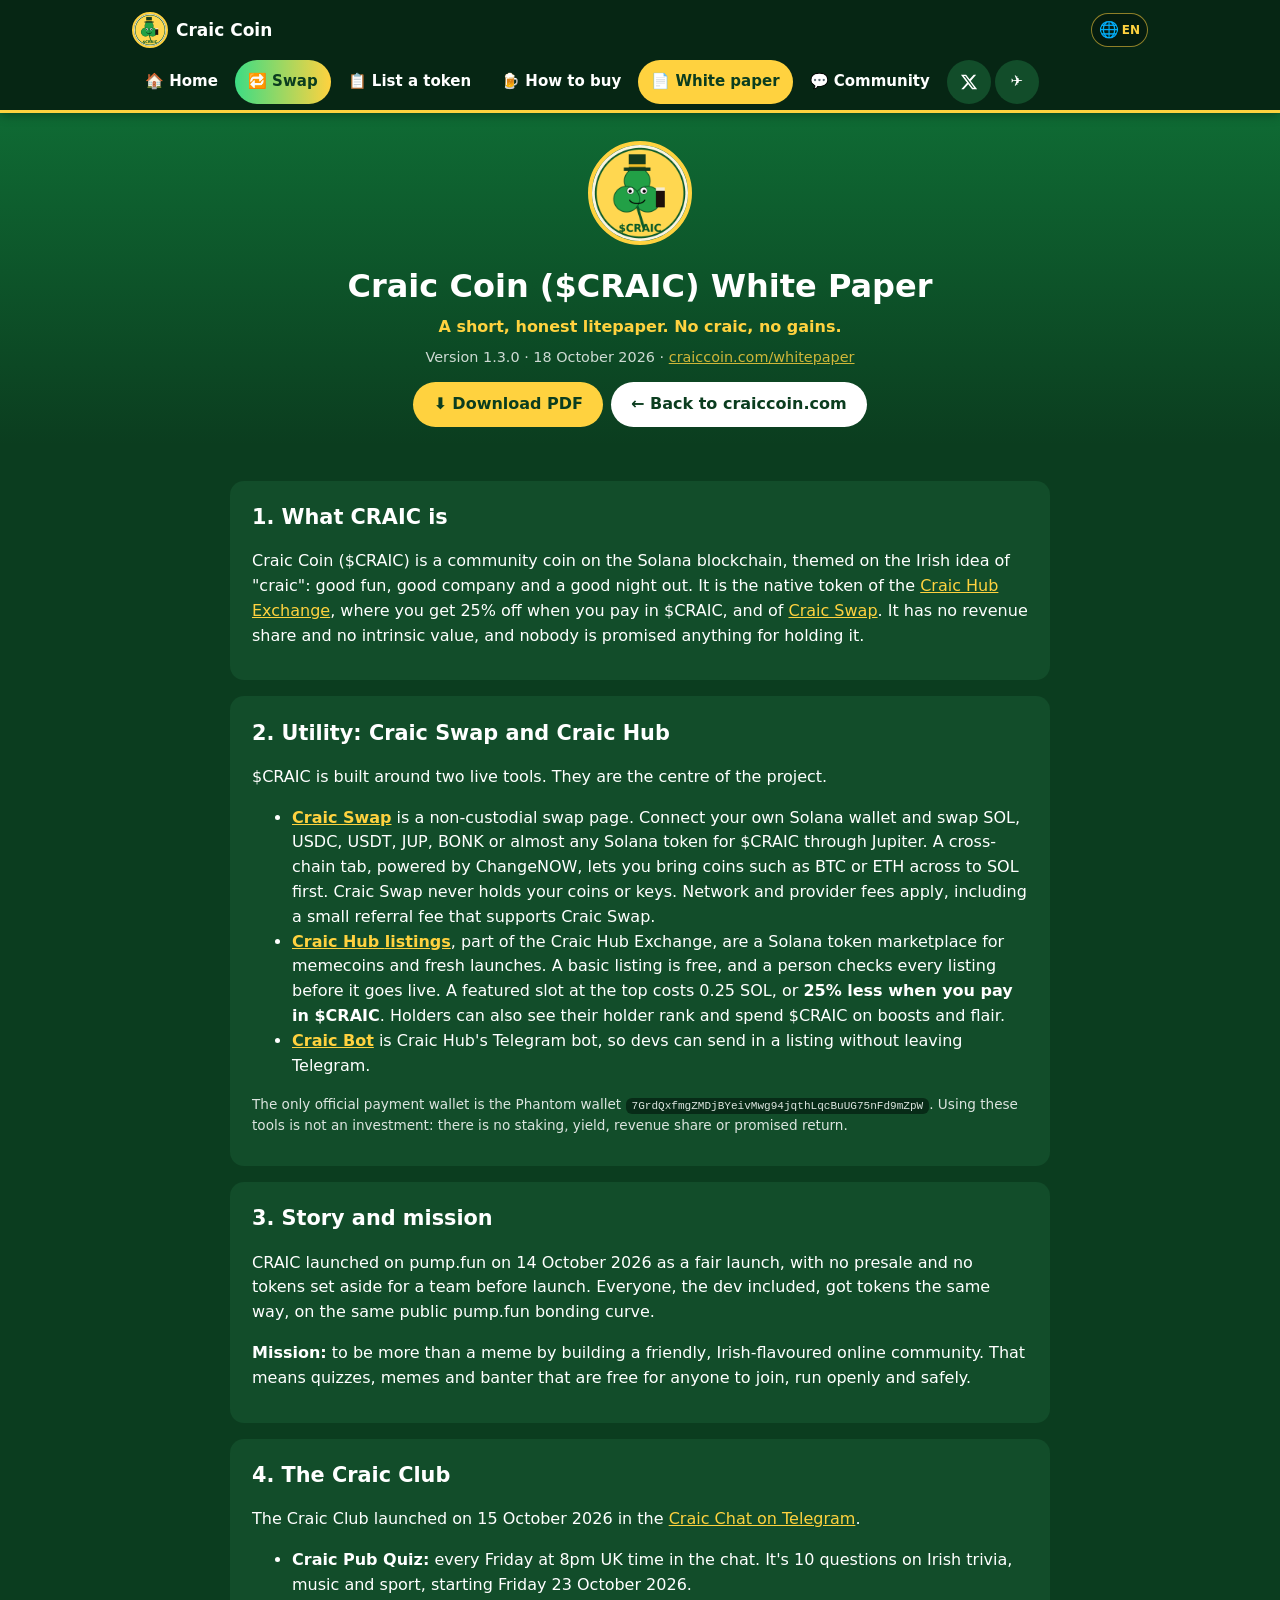
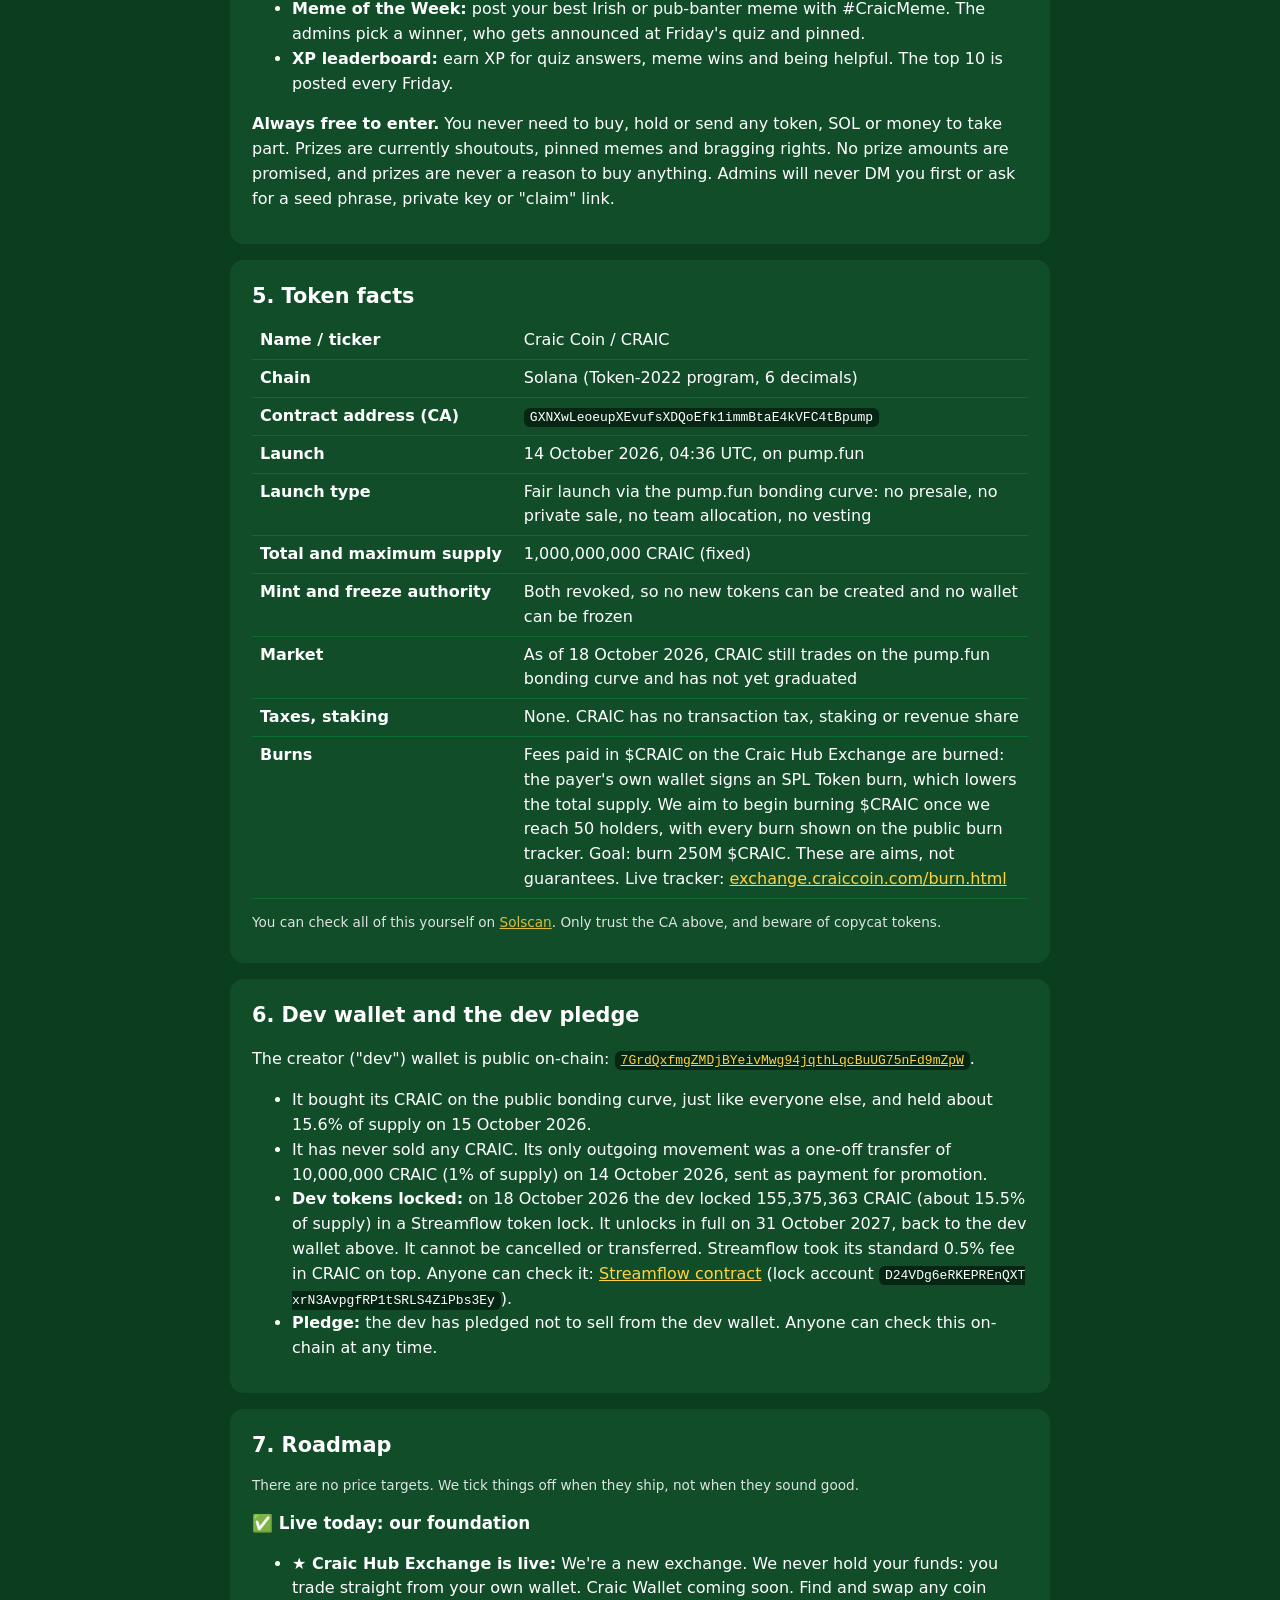
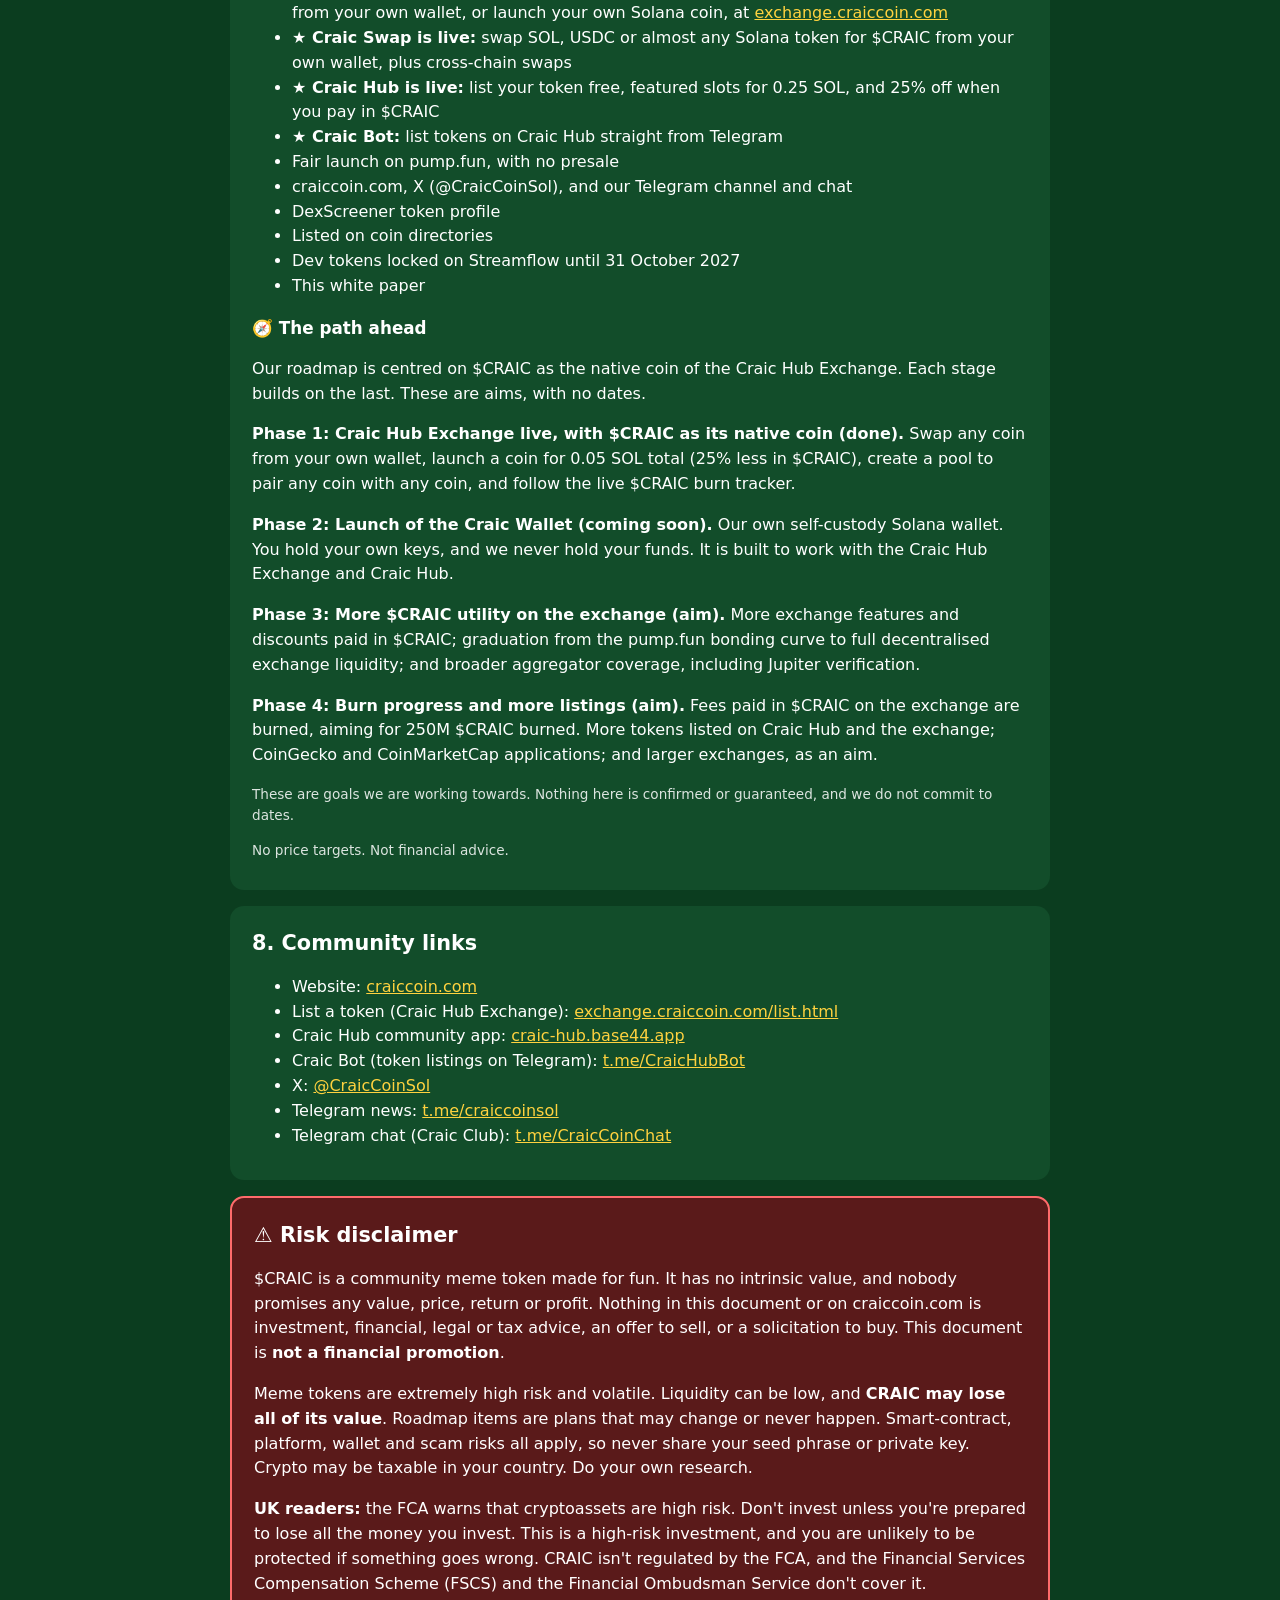
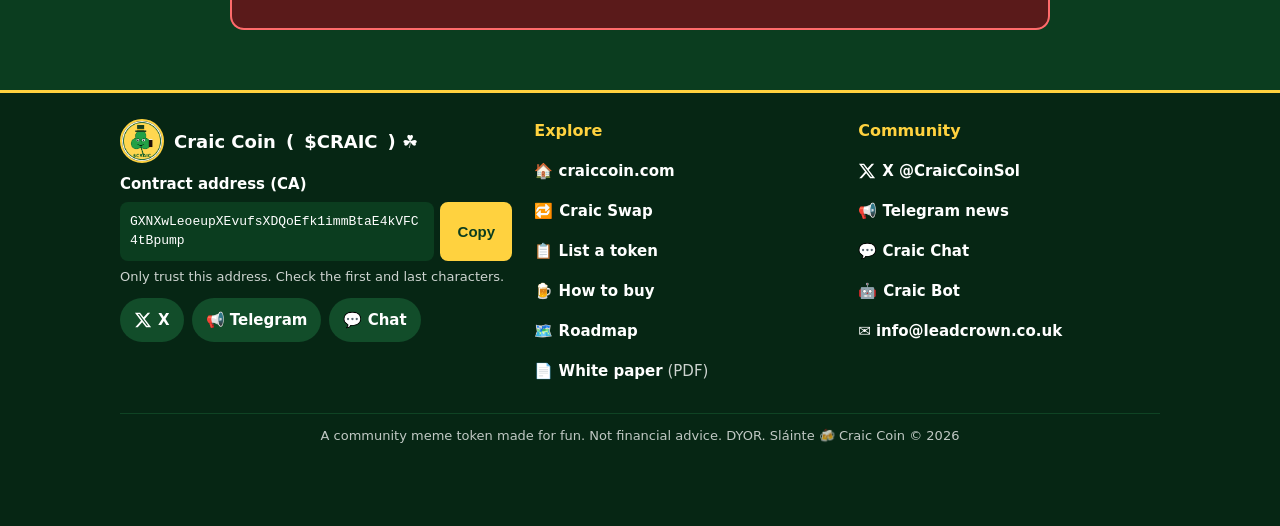
==== commit 69638d90: "Add Holder rewards section with wallet registration; burns aimed to begin at 50 holders" ====
--- a/whitepaper/index.html
+++ b/whitepaper/index.html
@@ -114,7 +114,7 @@
 <tr><td>Mint and freeze authority</td><td>Both revoked, so no new tokens can be created and no wallet can be frozen</td></tr>
 <tr><td>Market</td><td>As of 18 October 2026, CRAIC still trades on the pump.fun bonding curve and has not yet graduated</td></tr>
 <tr><td>Taxes, staking</td><td>None. CRAIC has no transaction tax, staking or revenue share</td></tr>
-<tr><td>Burns</td><td>Fees paid in $CRAIC on the Craic Hub Exchange are burned: the payer's own wallet signs an SPL Token burn, which lowers the total supply. Goal: burn 250M $CRAIC. This is an aim, not a guarantee. Live tracker: <a href="https://exchange.craiccoin.com/burn.html">exchange.craiccoin.com/burn.html</a></td></tr>
+<tr><td>Burns</td><td>Fees paid in $CRAIC on the Craic Hub Exchange are burned: the payer's own wallet signs an SPL Token burn, which lowers the total supply. We aim to begin burning $CRAIC once we reach 50 holders, with every burn shown on the public burn tracker. Goal: burn 250M $CRAIC. These are aims, not guarantees. Live tracker: <a href="https://exchange.craiccoin.com/burn.html">exchange.craiccoin.com/burn.html</a></td></tr>
 </table>
 <p class="small">You can check all of this yourself on <a href="https://solscan.io/token/GXNXwLeoeupXEvufsXDQoEfk1immBtaE4kVFC4tBpump">Solscan</a>. Only trust the CA above, and beware of copycat tokens.</p></section>
 
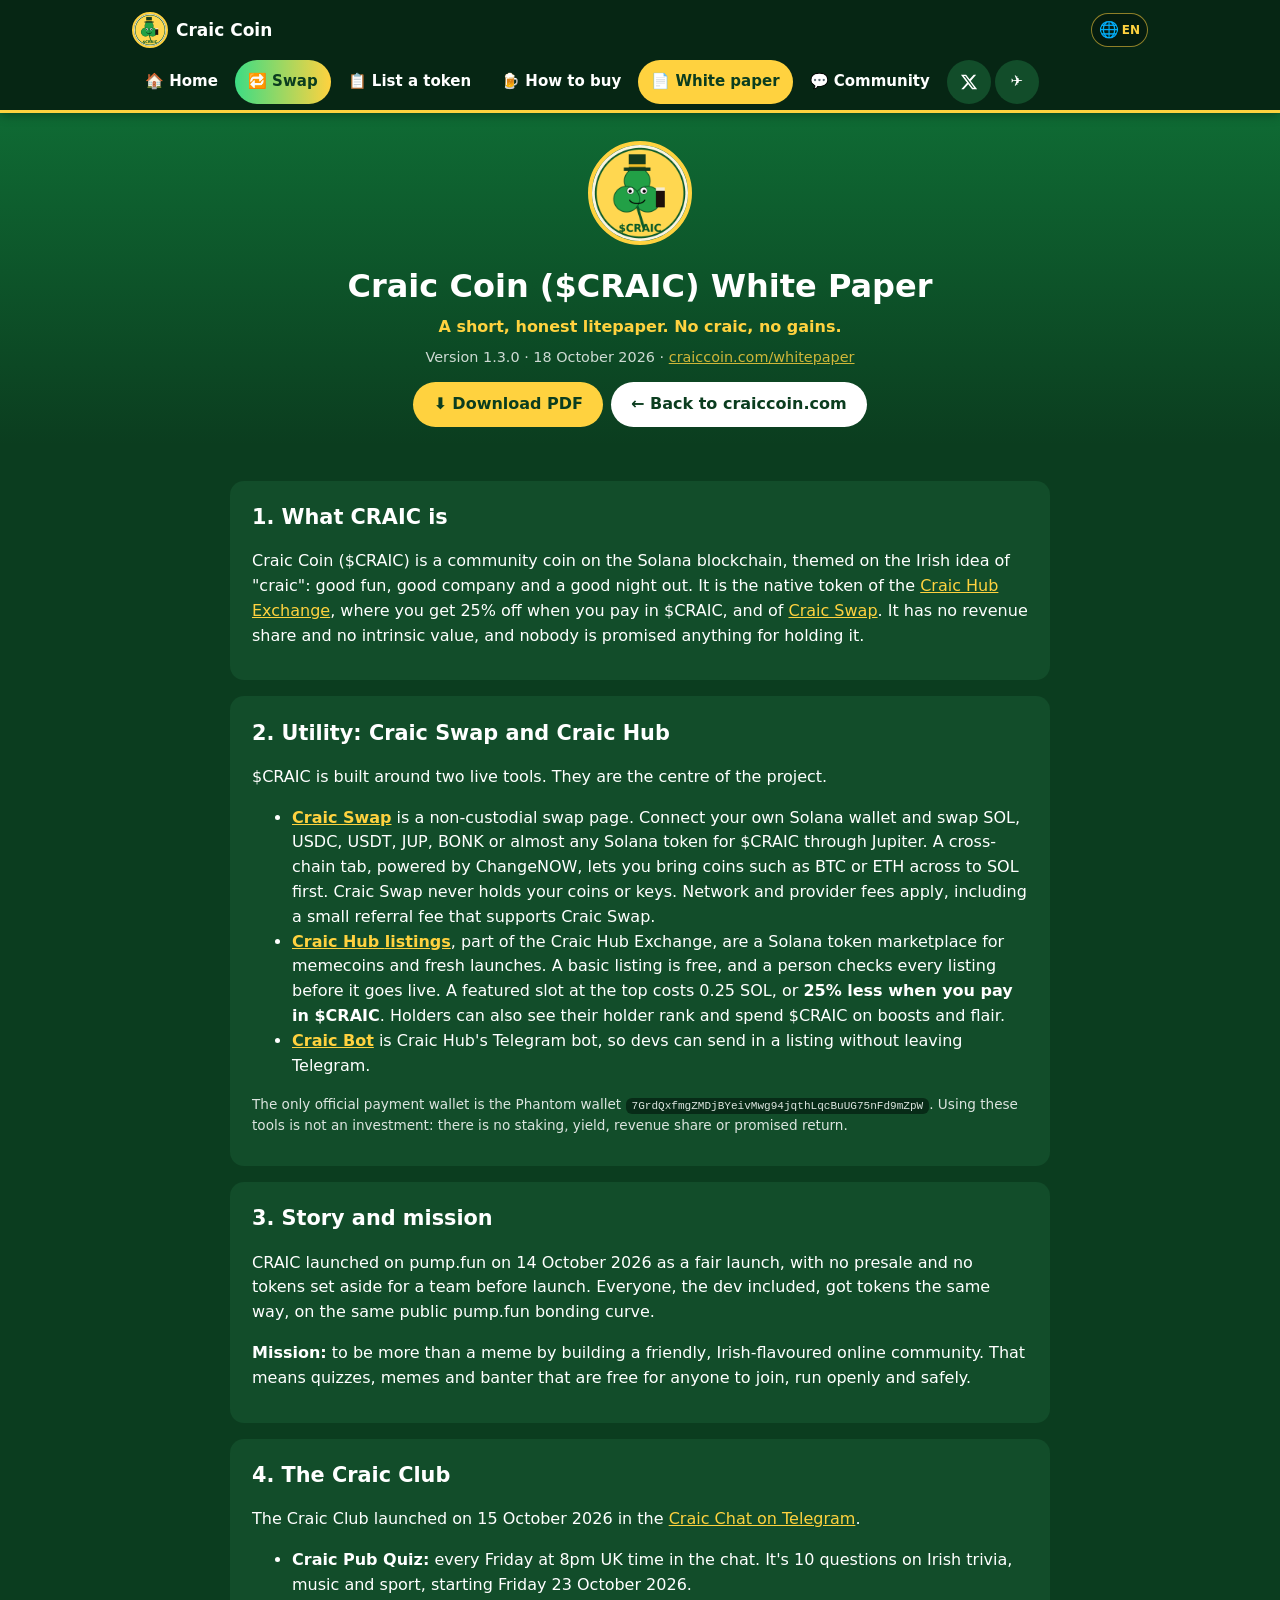
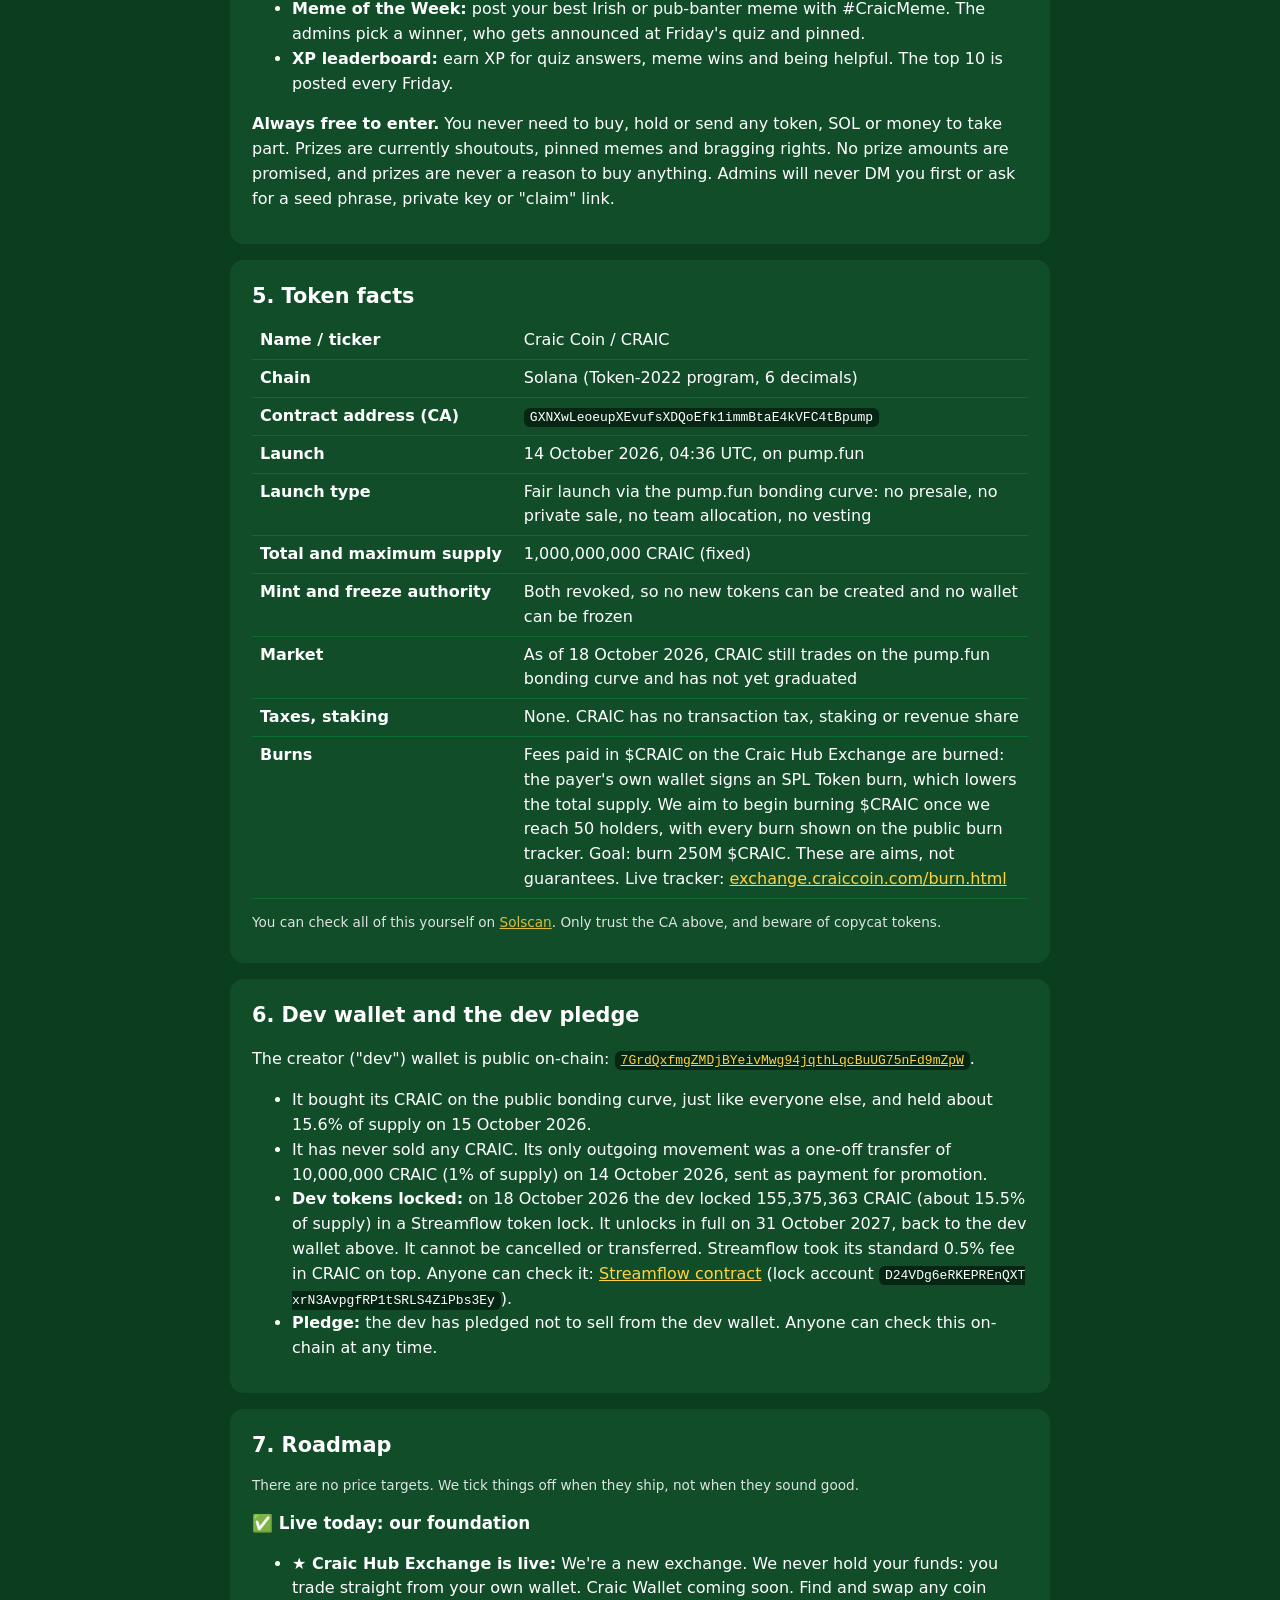
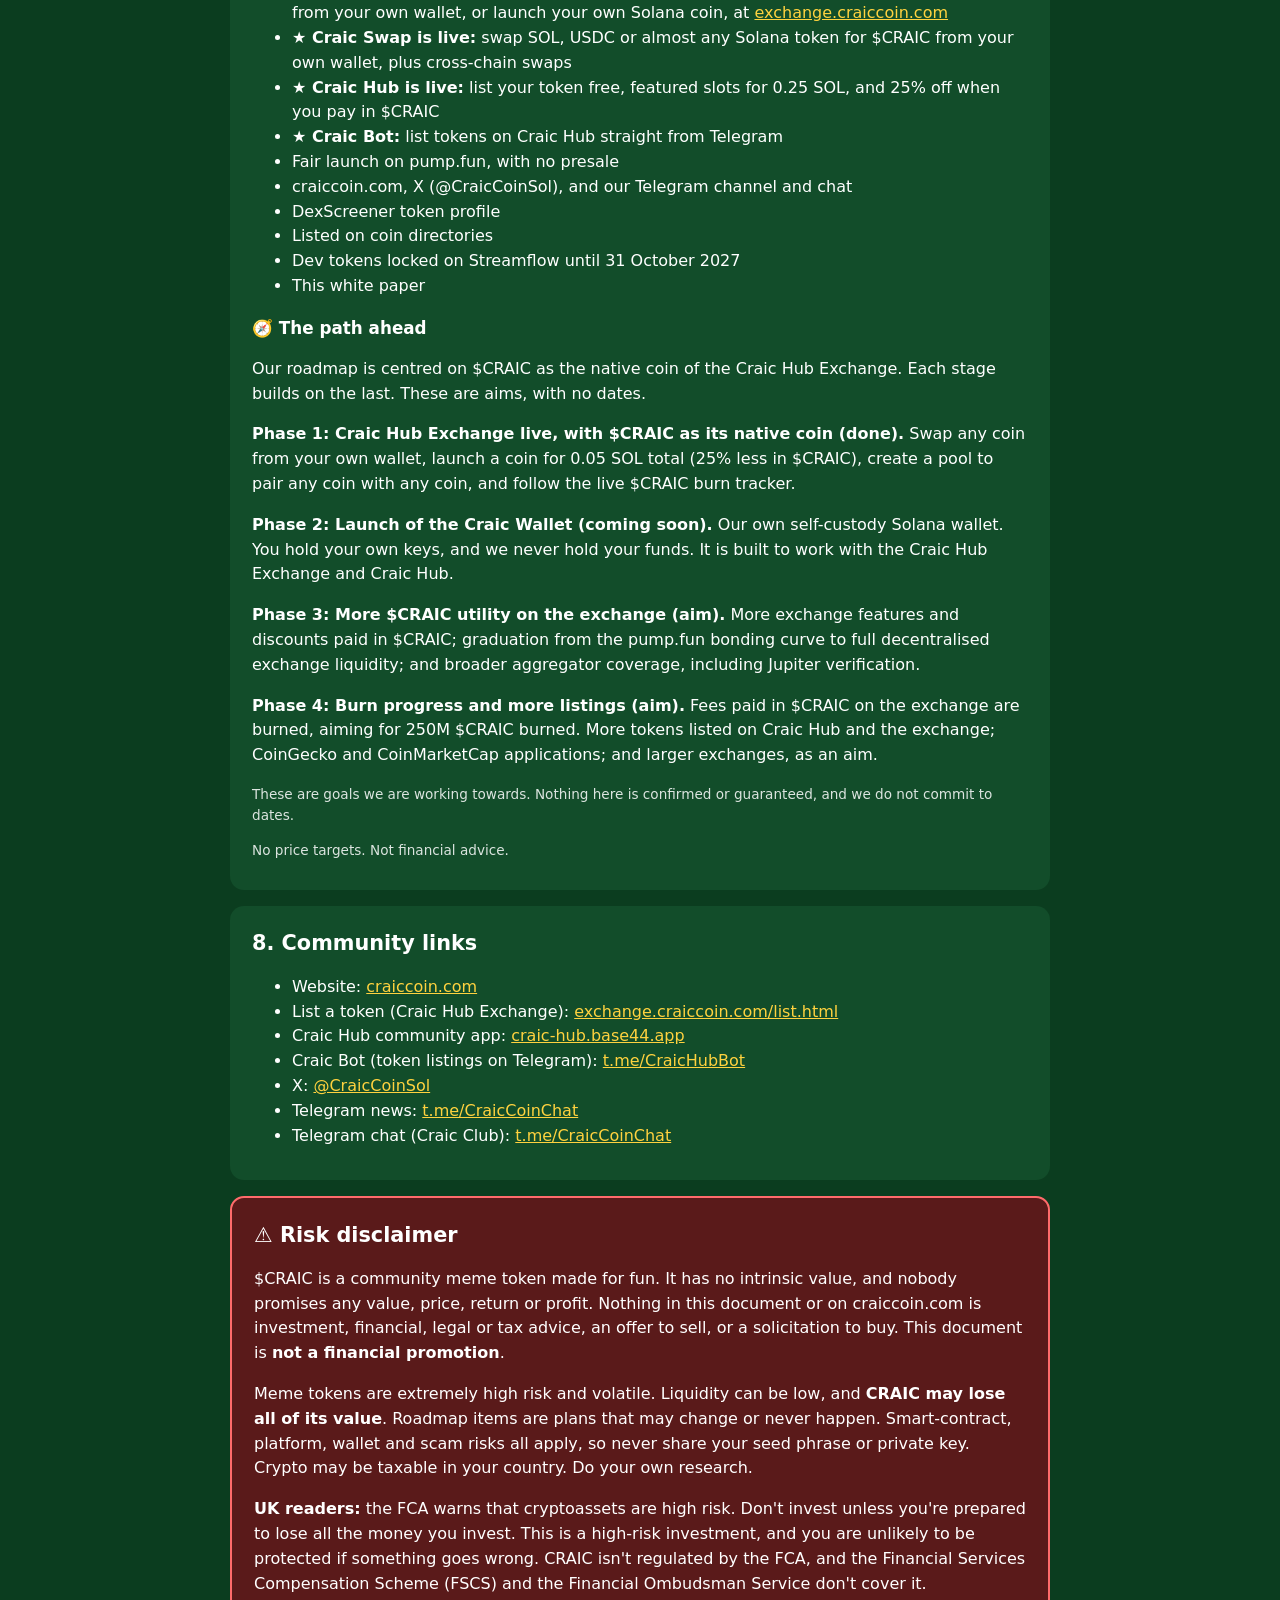
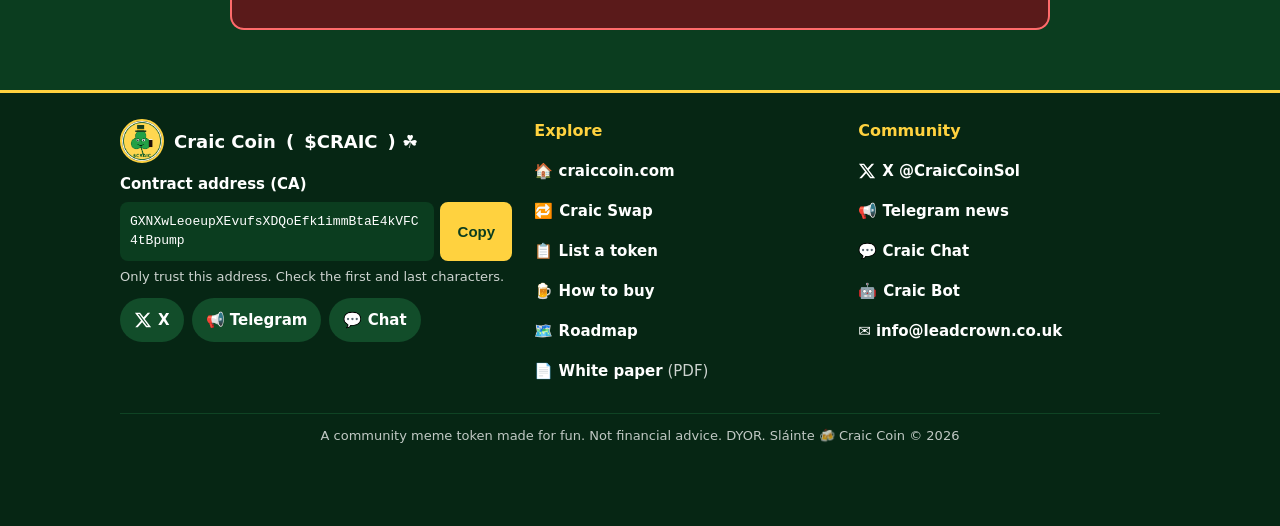
==== commit 7d6f15a5: "Telegram links -> t.me/CraicCoinChat" ====
--- a/whitepaper/index.html
+++ b/whitepaper/index.html
@@ -71,7 +71,7 @@
 <li><a href="https://craiccoin.com/#how-to-buy">🍺 How to buy</a></li>
 <li><a href="/whitepaper/" aria-current="page">📄 White paper</a></li>
 <li><a href="https://craiccoin.com/#community">💬 Community</a></li>
-<li class="ccsoc"><a class="ccico" href="https://x.com/CraicCoinSol" target="_blank" rel="noopener" aria-label="Craic Coin on X"><svg viewBox="0 0 24 24" width="18" height="18" aria-hidden="true"><path fill="currentColor" d="M18.244 2.25h3.308l-7.227 8.26 8.502 11.24H16.17l-5.214-6.817L4.99 21.75H1.68l7.73-8.835L1.254 2.25H8.08l4.713 6.231zm-1.161 17.52h1.833L7.084 4.126H5.117z"/></svg><span class="ccsr">X</span></a><a class="ccico" href="https://t.me/craiccoinsol" target="_blank" rel="noopener" aria-label="Craic Coin on Telegram">✈️<span class="ccsr">Telegram</span></a></li>
+<li class="ccsoc"><a class="ccico" href="https://x.com/CraicCoinSol" target="_blank" rel="noopener" aria-label="Craic Coin on X"><svg viewBox="0 0 24 24" width="18" height="18" aria-hidden="true"><path fill="currentColor" d="M18.244 2.25h3.308l-7.227 8.26 8.502 11.24H16.17l-5.214-6.817L4.99 21.75H1.68l7.73-8.835L1.254 2.25H8.08l4.713 6.231zm-1.161 17.52h1.833L7.084 4.126H5.117z"/></svg><span class="ccsr">X</span></a><a class="ccico" href="https://t.me/CraicCoinChat" target="_blank" rel="noopener" aria-label="Craic Coin on Telegram">✈️<span class="ccsr">Telegram</span></a></li>
 </ul></div></nav><!--/CCNAV-->
 <header><img src="/logo.png" alt="Craic Coin logo"><h1>Craic Coin ($CRAIC) White Paper</h1><div class="sub">A short, honest litepaper. No craic, no gains.</div>
 <p class="meta">Version 1.3.0 · 18 October 2026 · <a href="https://craiccoin.com/whitepaper/">craiccoin.com/whitepaper</a></p>
@@ -157,7 +157,7 @@
 <li>List a token (Craic Hub Exchange): <a href="https://exchange.craiccoin.com/list.html">exchange.craiccoin.com/list.html</a></li><li>Craic Hub community app: <a href="https://craic-hub.base44.app">craic-hub.base44.app</a></li>
 <li>Craic Bot (token listings on Telegram): <a href="https://t.me/CraicHubBot">t.me/CraicHubBot</a></li>
 <li>X: <a href="https://x.com/CraicCoinSol">@CraicCoinSol</a></li>
-<li>Telegram news: <a href="https://t.me/craiccoinsol">t.me/craiccoinsol</a></li>
+<li>Telegram news: <a href="https://t.me/CraicCoinChat">t.me/CraicCoinChat</a></li>
 <li>Telegram chat (Craic Club): <a href="https://t.me/CraicCoinChat">t.me/CraicCoinChat</a></li>
 </ul></section>
 
@@ -171,12 +171,12 @@
 <div class="ccf-main"><div class="ccf-brand"><img src="/logo.png" alt="" width="44" height="44">Craic Coin ($CRAIC) ☘️</div>
 <div><b>Contract address (CA)</b></div><div class="ccf-cabox"><code class="notranslate" translate="no">GXNXwLeoeupXEvufsXDQoEfk1immBtaE4kVFC4tBpump</code><button type="button" onclick="ccCopy(this)" aria-label="Copy contract address">Copy</button></div>
 <div style="font-size:13px;opacity:.8">Only trust this address. Check the first and last characters.</div>
-<div class="ccf-soc"><a href="https://x.com/CraicCoinSol" target="_blank" rel="noopener"><svg viewBox="0 0 24 24" width="18" height="18" aria-hidden="true"><path fill="currentColor" d="M18.244 2.25h3.308l-7.227 8.26 8.502 11.24H16.17l-5.214-6.817L4.99 21.75H1.68l7.73-8.835L1.254 2.25H8.08l4.713 6.231zm-1.161 17.52h1.833L7.084 4.126H5.117z"/></svg> X</a><a href="https://t.me/craiccoinsol" target="_blank" rel="noopener">📢 Telegram</a><a href="https://t.me/CraicCoinChat" target="_blank" rel="noopener">💬 Chat</a></div></div>
+<div class="ccf-soc"><a href="https://x.com/CraicCoinSol" target="_blank" rel="noopener"><svg viewBox="0 0 24 24" width="18" height="18" aria-hidden="true"><path fill="currentColor" d="M18.244 2.25h3.308l-7.227 8.26 8.502 11.24H16.17l-5.214-6.817L4.99 21.75H1.68l7.73-8.835L1.254 2.25H8.08l4.713 6.231zm-1.161 17.52h1.833L7.084 4.126H5.117z"/></svg> X</a><a href="https://t.me/CraicCoinChat" target="_blank" rel="noopener">📢 Telegram</a><a href="https://t.me/CraicCoinChat" target="_blank" rel="noopener">💬 Chat</a></div></div>
 <div><h4>Explore</h4><ul>
 <li><a href="/">🏠 craiccoin.com</a></li><li><a href="https://craic-swap.netlify.app/">🔁 Craic Swap</a></li><li><a href="https://exchange.craiccoin.com/list.html">📋 List a token</a></li>
 <li><a href="https://craiccoin.com/#how-to-buy">🍺 How to buy</a></li><li><a href="https://craiccoin.com/#roadmap">🗺️ Roadmap</a></li><li><a href="/whitepaper/">📄 White paper</a> <a href="/craic-coin-whitepaper.pdf" style="min-height:0;opacity:.8;font-weight:400">(PDF)</a></li></ul></div>
 <div><h4>Community</h4><ul>
-<li><a href="https://x.com/CraicCoinSol" target="_blank" rel="noopener"><svg viewBox="0 0 24 24" width="18" height="18" aria-hidden="true"><path fill="currentColor" d="M18.244 2.25h3.308l-7.227 8.26 8.502 11.24H16.17l-5.214-6.817L4.99 21.75H1.68l7.73-8.835L1.254 2.25H8.08l4.713 6.231zm-1.161 17.52h1.833L7.084 4.126H5.117z"/></svg> X @CraicCoinSol</a></li><li><a href="https://t.me/craiccoinsol" target="_blank" rel="noopener">📢 Telegram news</a></li><li><a href="https://t.me/CraicCoinChat" target="_blank" rel="noopener">💬 Craic Chat</a></li>
+<li><a href="https://x.com/CraicCoinSol" target="_blank" rel="noopener"><svg viewBox="0 0 24 24" width="18" height="18" aria-hidden="true"><path fill="currentColor" d="M18.244 2.25h3.308l-7.227 8.26 8.502 11.24H16.17l-5.214-6.817L4.99 21.75H1.68l7.73-8.835L1.254 2.25H8.08l4.713 6.231zm-1.161 17.52h1.833L7.084 4.126H5.117z"/></svg> X @CraicCoinSol</a></li><li><a href="https://t.me/CraicCoinChat" target="_blank" rel="noopener">📢 Telegram news</a></li><li><a href="https://t.me/CraicCoinChat" target="_blank" rel="noopener">💬 Craic Chat</a></li>
 <li><a href="https://t.me/CraicHubBot" target="_blank" rel="noopener">🤖 Craic Bot</a></li><li><a href="mailto:info@leadcrown.co.uk">✉️ info@leadcrown.co.uk</a></li></ul></div>
 <p class="ccf-legal">A community meme token made for fun. Not financial advice. DYOR. Sláinte 🍻 Craic Coin © 2026</p>
 </div></footer><a class="cctop" href="#top" aria-label="Back to top">↑</a><script id="ccnav-js">(function(){var n=document.querySelector('.ccnav'),b=n&&n.querySelector('.cchb');if(b){b.addEventListener('click',function(){var o=n.classList.toggle('open');b.setAttribute('aria-expanded',o);b.textContent=o?'\u2715':'\u2630'});n.querySelectorAll('.ccmenu a').forEach(function(a){a.addEventListener('click',function(){n.classList.remove('open');b.setAttribute('aria-expanded','false');b.textContent='\u2630'})})}
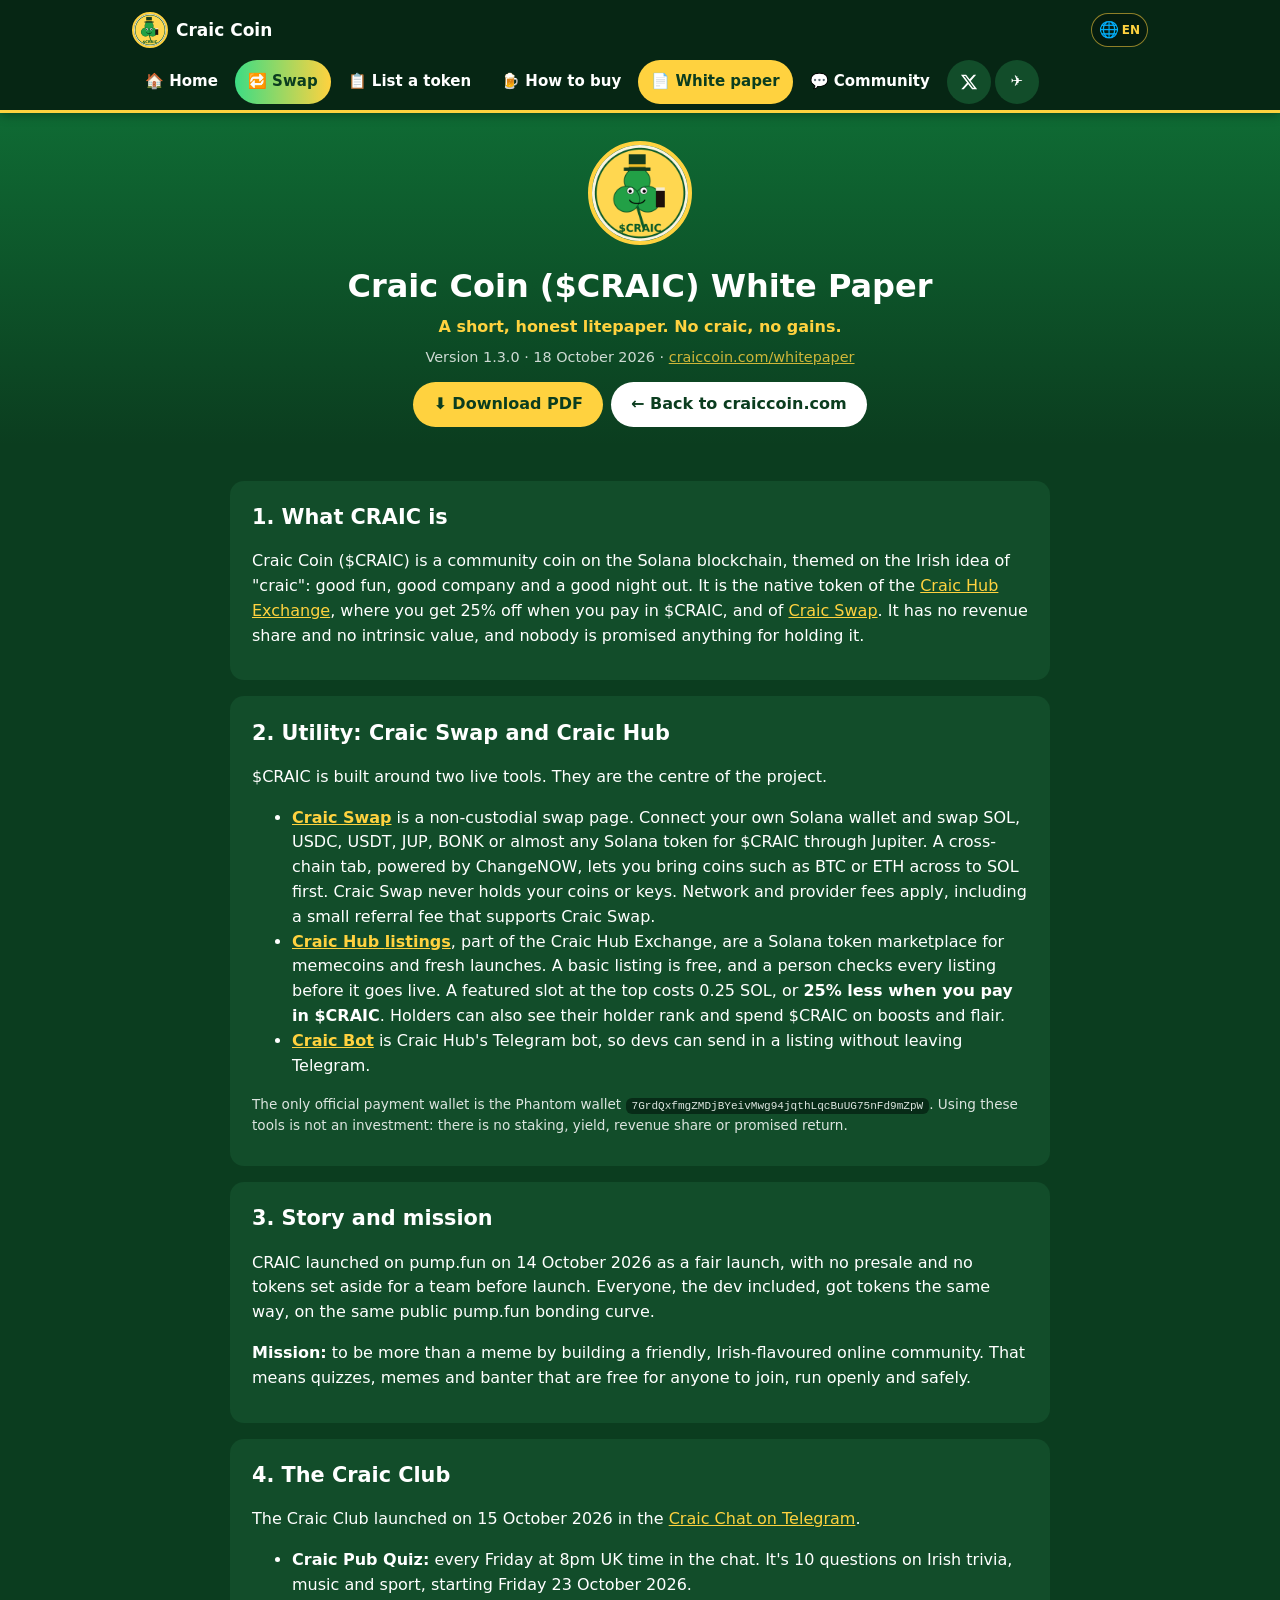
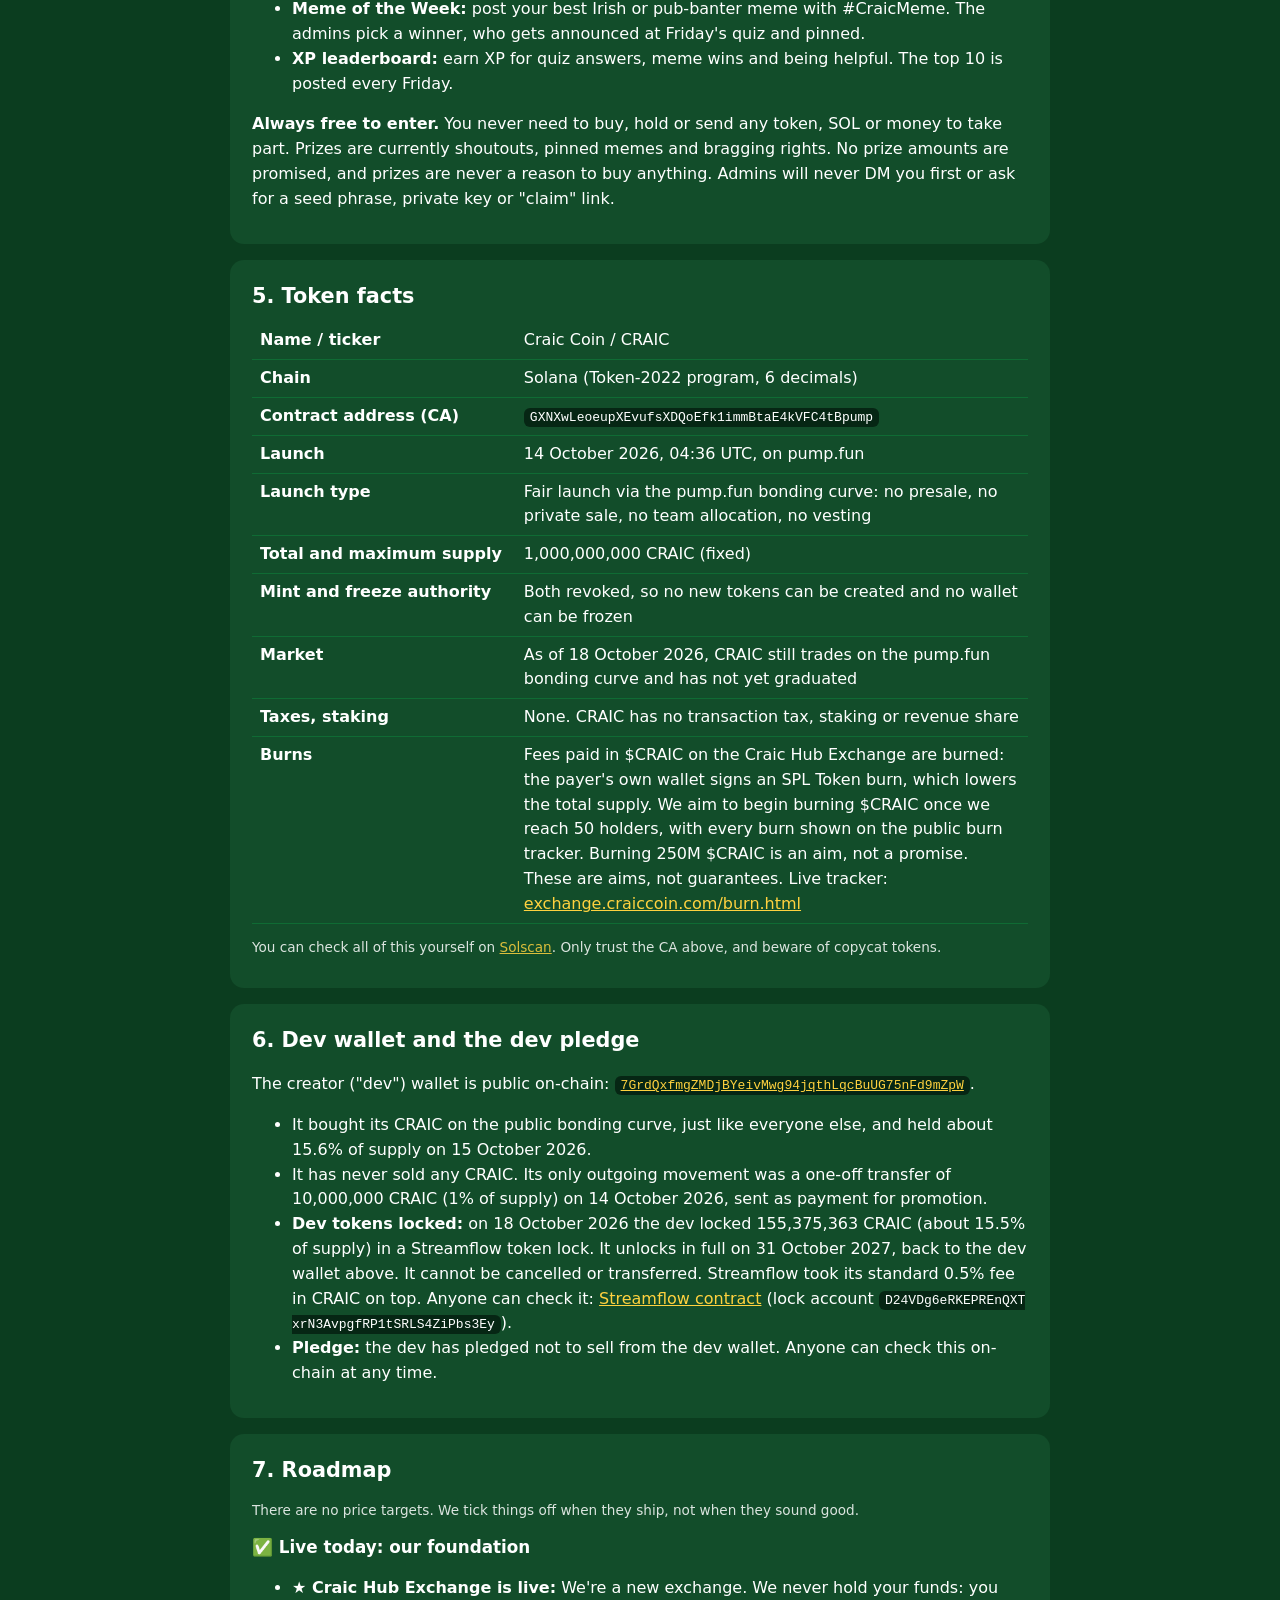
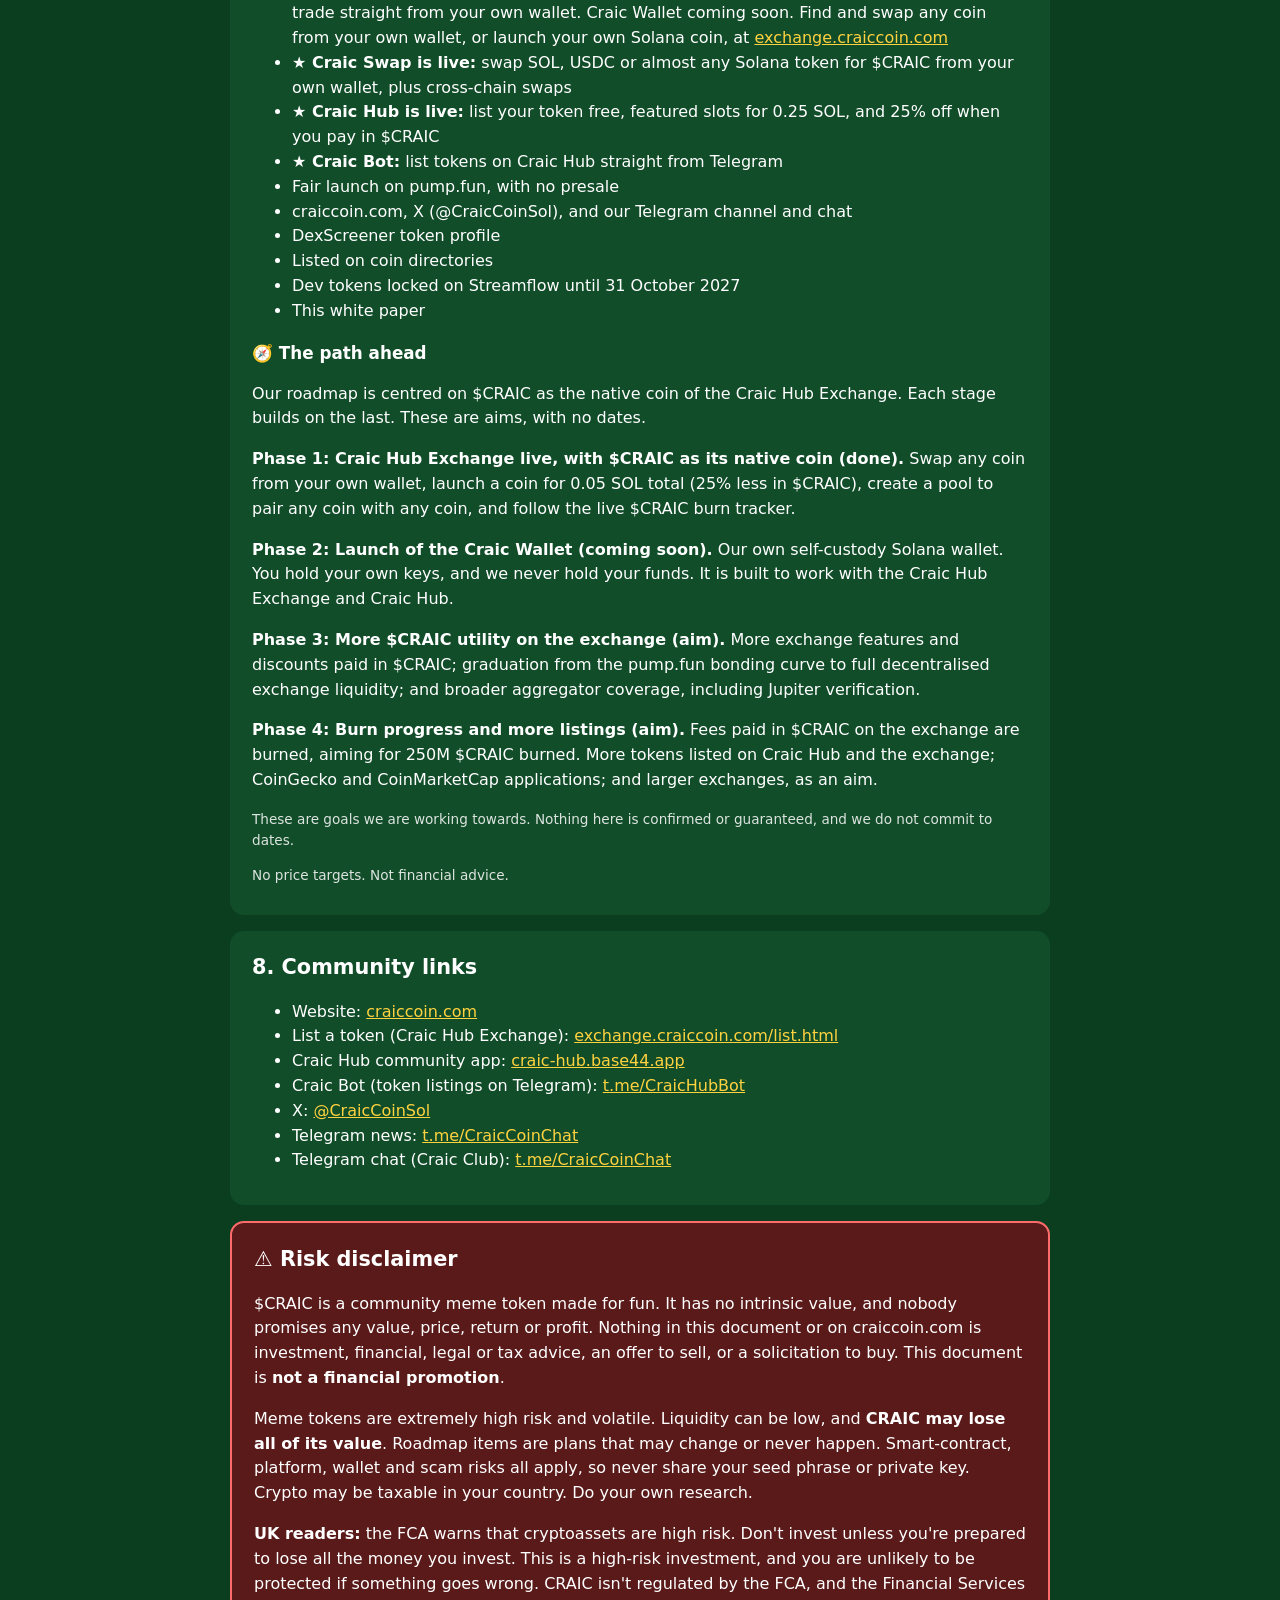
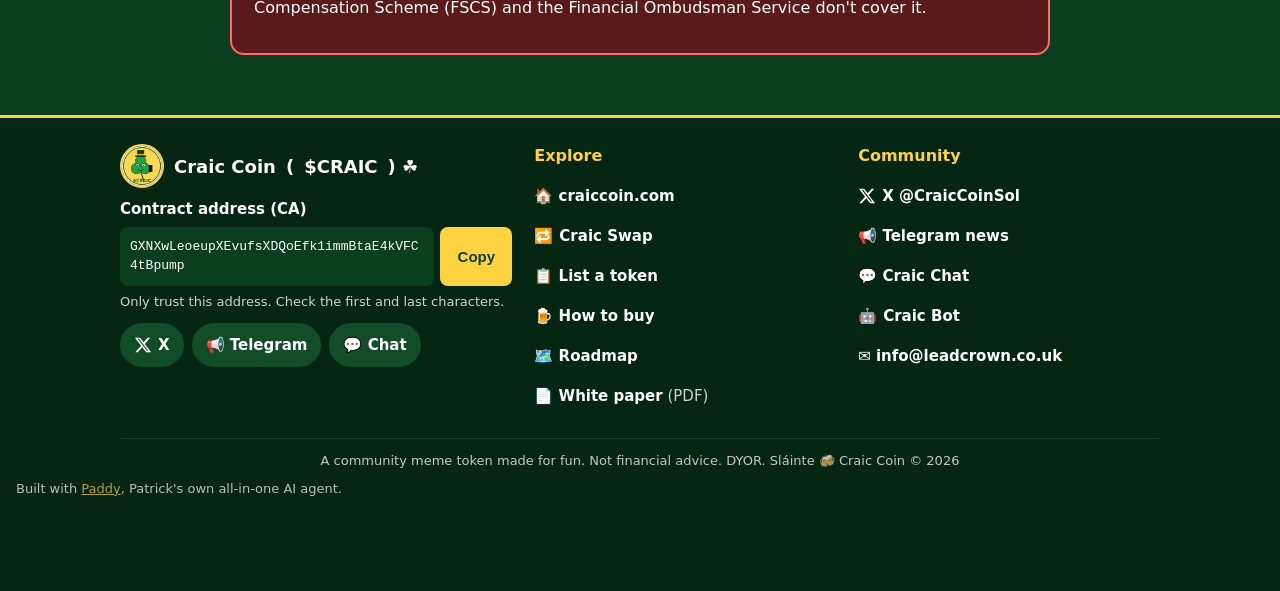
==== commit eead512f: "Wording: official burn line, 250M burn as an aim, remove reward-% lines, Paddy footer" ====
--- a/whitepaper/index.html
+++ b/whitepaper/index.html
@@ -114,7 +114,7 @@
 <tr><td>Mint and freeze authority</td><td>Both revoked, so no new tokens can be created and no wallet can be frozen</td></tr>
 <tr><td>Market</td><td>As of 18 October 2026, CRAIC still trades on the pump.fun bonding curve and has not yet graduated</td></tr>
 <tr><td>Taxes, staking</td><td>None. CRAIC has no transaction tax, staking or revenue share</td></tr>
-<tr><td>Burns</td><td>Fees paid in $CRAIC on the Craic Hub Exchange are burned: the payer's own wallet signs an SPL Token burn, which lowers the total supply. We aim to begin burning $CRAIC once we reach 50 holders, with every burn shown on the public burn tracker. Goal: burn 250M $CRAIC. These are aims, not guarantees. Live tracker: <a href="https://exchange.craiccoin.com/burn.html">exchange.craiccoin.com/burn.html</a></td></tr>
+<tr><td>Burns</td><td>Fees paid in $CRAIC on the Craic Hub Exchange are burned: the payer's own wallet signs an SPL Token burn, which lowers the total supply. We aim to begin burning $CRAIC once we reach 50 holders, with every burn shown on the public burn tracker. Burning 250M $CRAIC is an aim, not a promise. These are aims, not guarantees. Live tracker: <a href="https://exchange.craiccoin.com/burn.html">exchange.craiccoin.com/burn.html</a></td></tr>
 </table>
 <p class="small">You can check all of this yourself on <a href="https://solscan.io/token/GXNXwLeoeupXEvufsXDQoEfk1immBtaE4kVFC4tBpump">Solscan</a>. Only trust the CA above, and beware of copycat tokens.</p></section>
 
@@ -179,6 +179,6 @@
 <li><a href="https://x.com/CraicCoinSol" target="_blank" rel="noopener"><svg viewBox="0 0 24 24" width="18" height="18" aria-hidden="true"><path fill="currentColor" d="M18.244 2.25h3.308l-7.227 8.26 8.502 11.24H16.17l-5.214-6.817L4.99 21.75H1.68l7.73-8.835L1.254 2.25H8.08l4.713 6.231zm-1.161 17.52h1.833L7.084 4.126H5.117z"/></svg> X @CraicCoinSol</a></li><li><a href="https://t.me/CraicCoinChat" target="_blank" rel="noopener">📢 Telegram news</a></li><li><a href="https://t.me/CraicCoinChat" target="_blank" rel="noopener">💬 Craic Chat</a></li>
 <li><a href="https://t.me/CraicHubBot" target="_blank" rel="noopener">🤖 Craic Bot</a></li><li><a href="mailto:info@leadcrown.co.uk">✉️ info@leadcrown.co.uk</a></li></ul></div>
 <p class="ccf-legal">A community meme token made for fun. Not financial advice. DYOR. Sláinte 🍻 Craic Coin © 2026</p>
-</div></footer><a class="cctop" href="#top" aria-label="Back to top">↑</a><script id="ccnav-js">(function(){var n=document.querySelector('.ccnav'),b=n&&n.querySelector('.cchb');if(b){b.addEventListener('click',function(){var o=n.classList.toggle('open');b.setAttribute('aria-expanded',o);b.textContent=o?'\u2715':'\u2630'});n.querySelectorAll('.ccmenu a').forEach(function(a){a.addEventListener('click',function(){n.classList.remove('open');b.setAttribute('aria-expanded','false');b.textContent='\u2630'})})}
+</div><p style="opacity:.7;font-size:13px;margin-top:8px">Built with <a href="https://agent.craiccoin.com">Paddy</a>, Patrick's own all-in-one AI agent.</p></footer><a class="cctop" href="#top" aria-label="Back to top">↑</a><script id="ccnav-js">(function(){var n=document.querySelector('.ccnav'),b=n&&n.querySelector('.cchb');if(b){b.addEventListener('click',function(){var o=n.classList.toggle('open');b.setAttribute('aria-expanded',o);b.textContent=o?'\u2715':'\u2630'});n.querySelectorAll('.ccmenu a').forEach(function(a){a.addEventListener('click',function(){n.classList.remove('open');b.setAttribute('aria-expanded','false');b.textContent='\u2630'})})}
 var t=document.querySelector('.cctop');if(t){var f=function(){t.classList.toggle('show',window.scrollY>500)};window.addEventListener('scroll',f,{passive:true});f();t.addEventListener('click',function(e){e.preventDefault();window.scrollTo({top:0,behavior:'smooth'})})}
 window.ccCopy=function(btn){var c='GXNXwLeoeupXEvufsXDQoEfk1immBtaE4kVFC4tBpump';var done=function(){btn.textContent='Copied!';setTimeout(function(){btn.textContent='Copy'},1800)};if(navigator.clipboard)navigator.clipboard.writeText(c).then(done,function(){prompt('Copy the CA:',c)});else prompt('Copy the CA:',c)}})();</script><!--/CCNAV--></body></html>
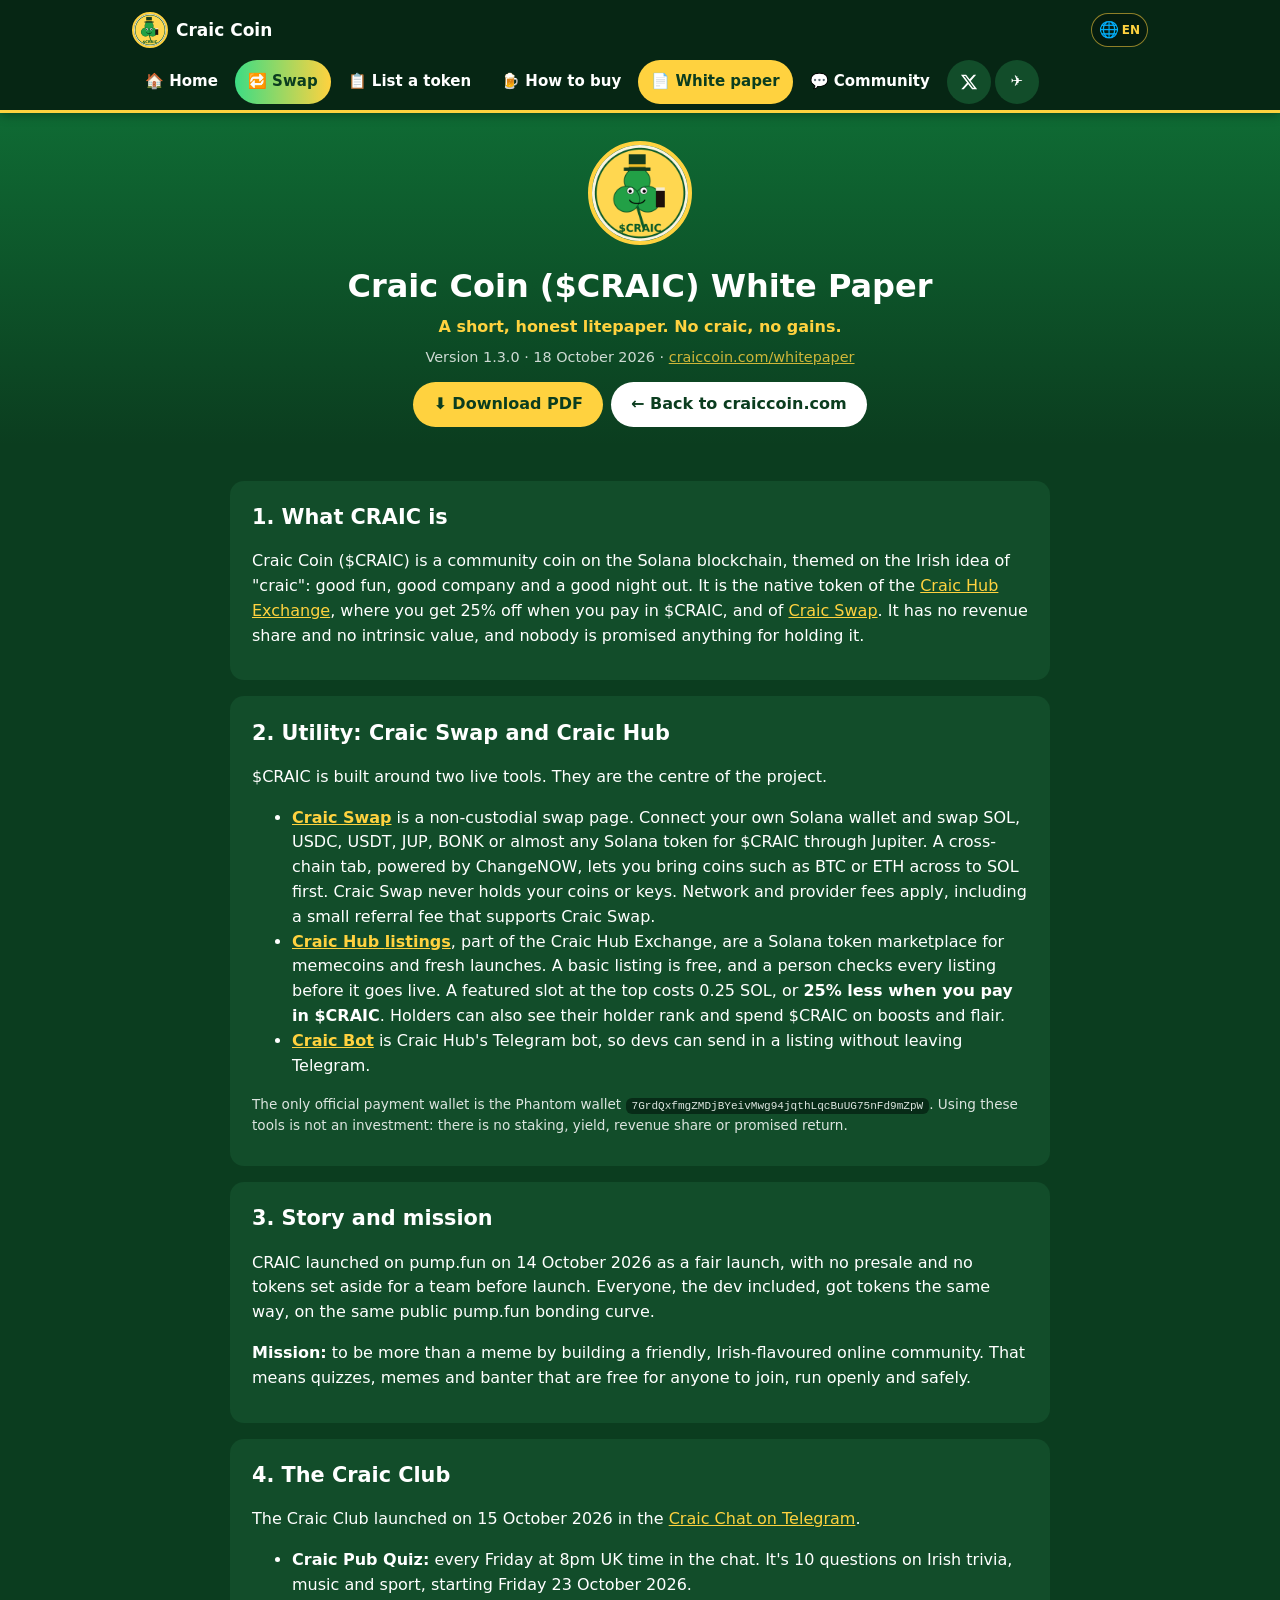
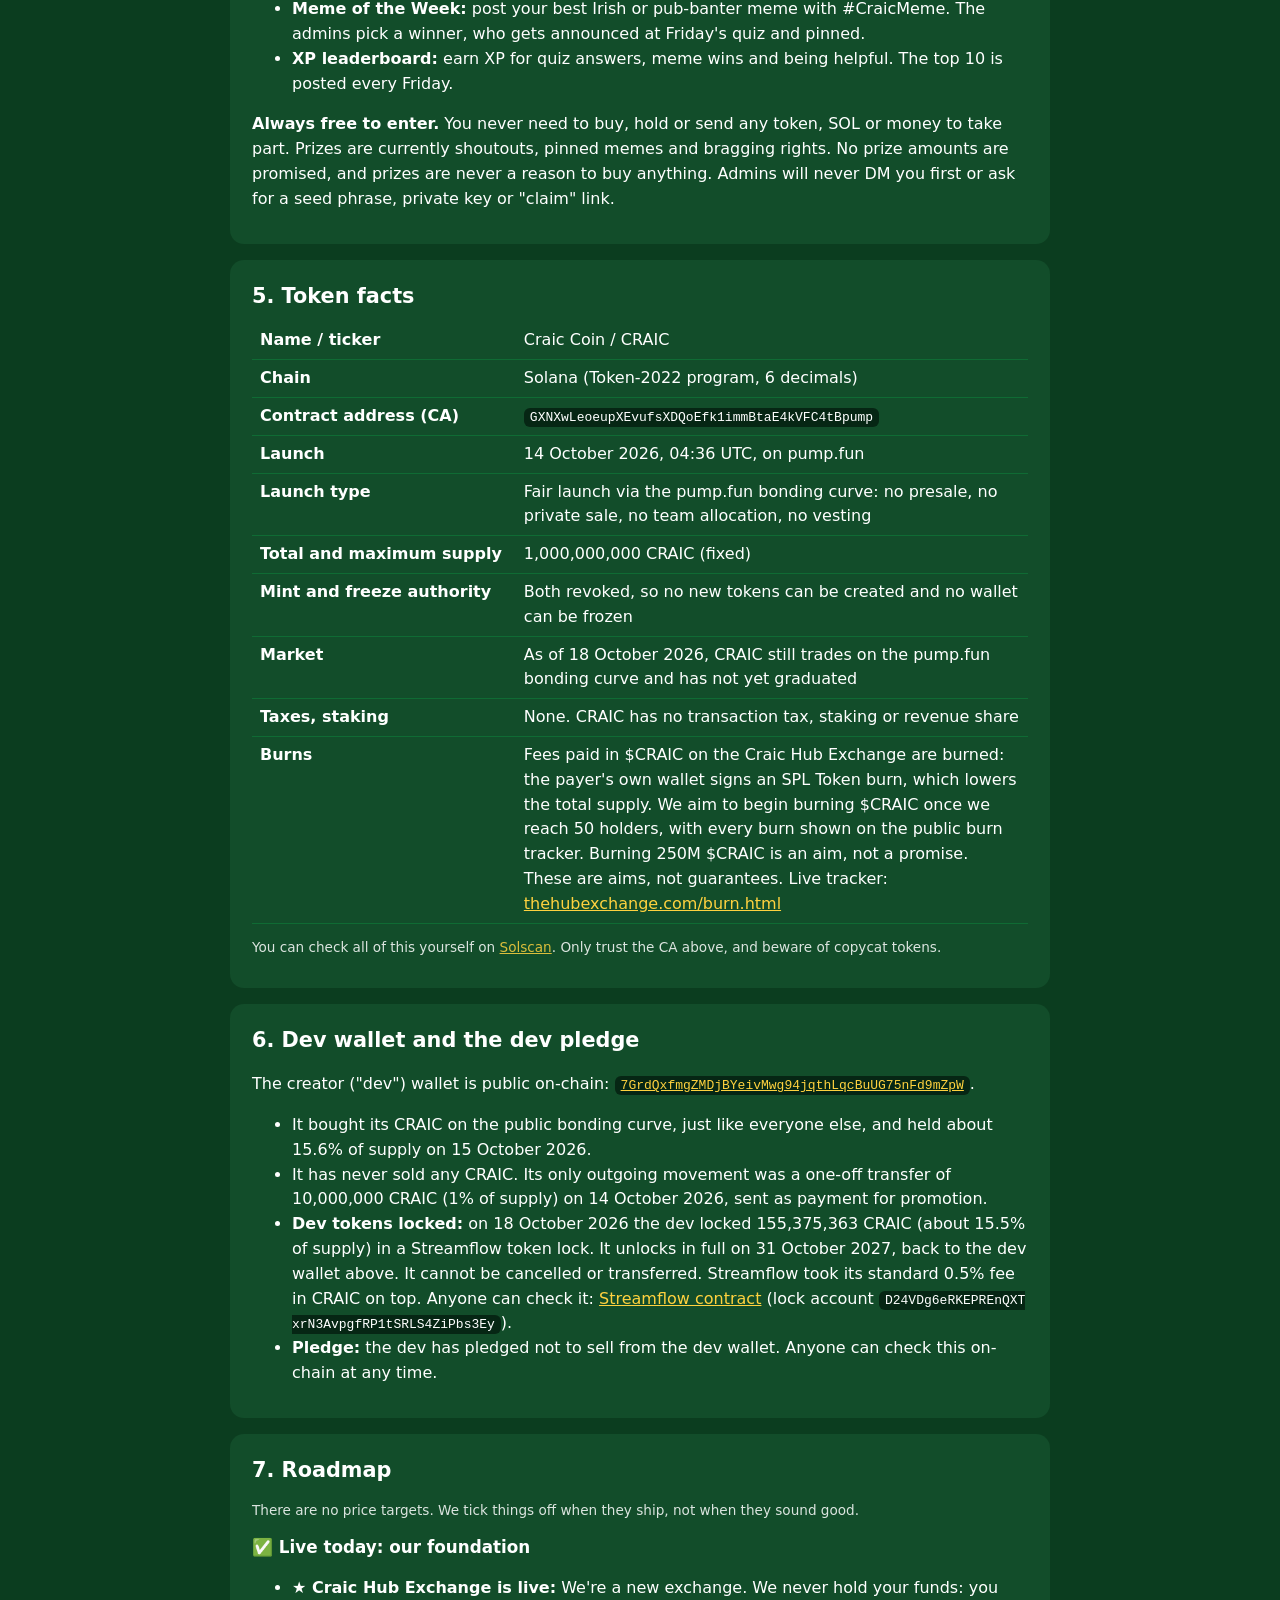
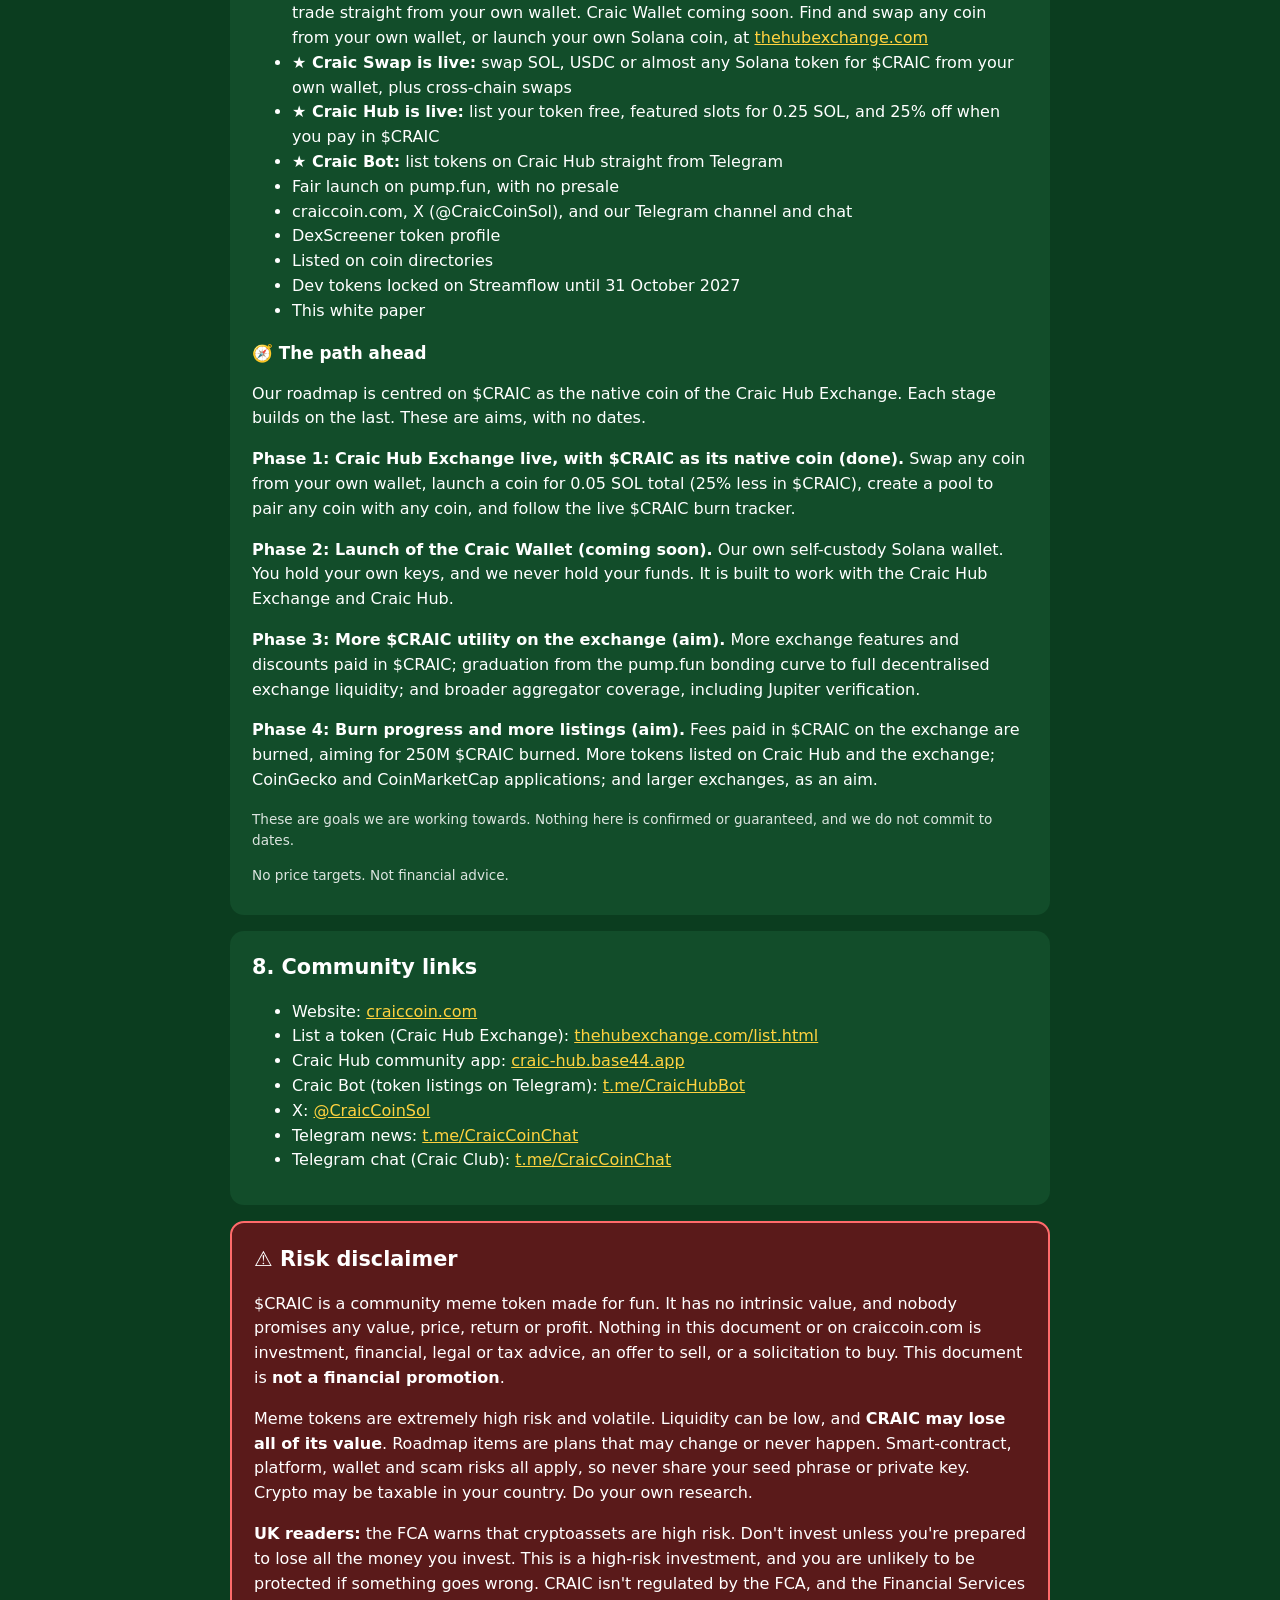
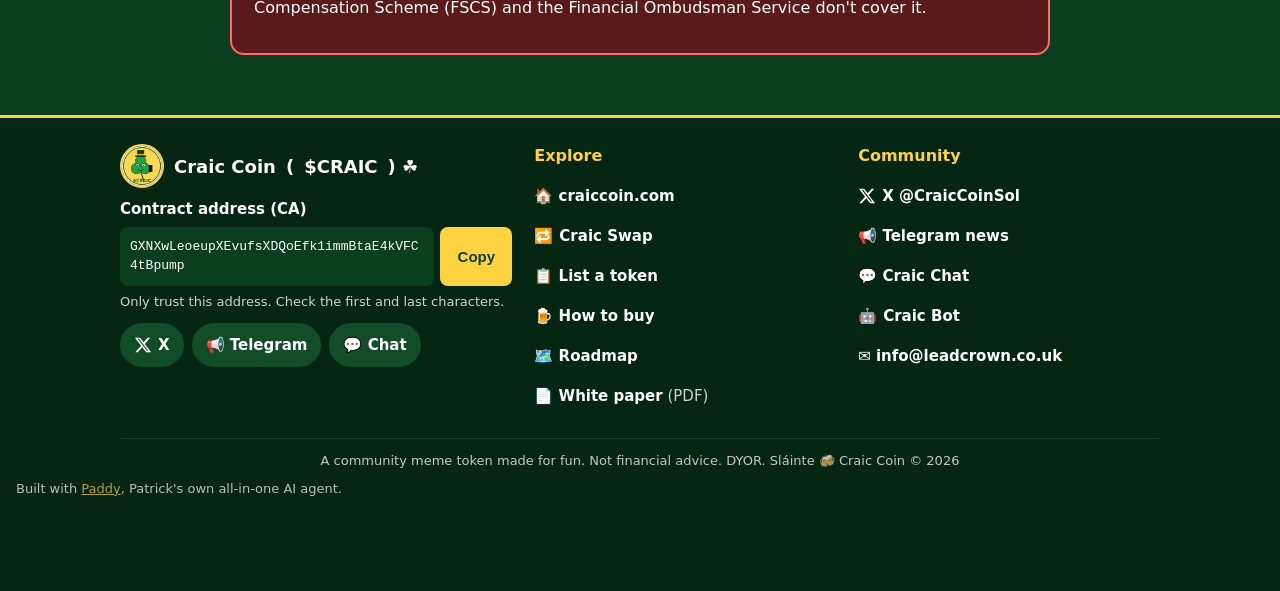
==== commit f872cebe: "Official exchange: thehubexchange.com" ====
--- a/whitepaper/index.html
+++ b/whitepaper/index.html
@@ -67,7 +67,7 @@
 <ul class="ccmenu" id="ccmenu">
 <li><a href="/">🏠 Home</a></li>
 <li><a class="ccswap" href="https://craic-swap.netlify.app/">🔁 Swap</a></li>
-<li><a href="https://exchange.craiccoin.com/list.html">📋 List a token</a></li>
+<li><a href="https://thehubexchange.com/list.html">📋 List a token</a></li>
 <li><a href="https://craiccoin.com/#how-to-buy">🍺 How to buy</a></li>
 <li><a href="/whitepaper/" aria-current="page">📄 White paper</a></li>
 <li><a href="https://craiccoin.com/#community">💬 Community</a></li>
@@ -79,13 +79,13 @@
 <div class="wrap">
 
 <section><h2>1. What CRAIC is</h2>
-<p>Craic Coin ($CRAIC) is a community coin on the Solana blockchain, themed on the Irish idea of "craic": good fun, good company and a good night out. It is the native token of the <a href="https://exchange.craiccoin.com/">Craic Hub Exchange</a>, where you get 25% off when you pay in $CRAIC, and of <a href="https://craic-swap.netlify.app/">Craic Swap</a>. It has no revenue share and no intrinsic value, and nobody is promised anything for holding it.</p></section>
+<p>Craic Coin ($CRAIC) is a community coin on the Solana blockchain, themed on the Irish idea of "craic": good fun, good company and a good night out. It is the native token of the <a href="https://thehubexchange.com/">Craic Hub Exchange</a>, where you get 25% off when you pay in $CRAIC, and of <a href="https://craic-swap.netlify.app/">Craic Swap</a>. It has no revenue share and no intrinsic value, and nobody is promised anything for holding it.</p></section>
 
 <section><h2>2. Utility: Craic Swap and Craic Hub</h2>
 <p>$CRAIC is built around two live tools. They are the centre of the project.</p>
 <ul>
 <li><strong><a href="https://craic-swap.netlify.app/">Craic Swap</a></strong> is a non-custodial swap page. Connect your own Solana wallet and swap SOL, USDC, USDT, JUP, BONK or almost any Solana token for $CRAIC through Jupiter. A cross-chain tab, powered by ChangeNOW, lets you bring coins such as BTC or ETH across to SOL first. Craic Swap never holds your coins or keys. Network and provider fees apply, including a small referral fee that supports Craic Swap.</li>
-<li><strong><a href="https://exchange.craiccoin.com/list.html">Craic Hub listings</a></strong>, part of the Craic Hub Exchange, are a Solana token marketplace for memecoins and fresh launches. A basic listing is free, and a person checks every listing before it goes live. A featured slot at the top costs 0.25 SOL, or <strong>25% less when you pay in $CRAIC</strong>. Holders can also see their holder rank and spend $CRAIC on boosts and flair.</li>
+<li><strong><a href="https://thehubexchange.com/list.html">Craic Hub listings</a></strong>, part of the Craic Hub Exchange, are a Solana token marketplace for memecoins and fresh launches. A basic listing is free, and a person checks every listing before it goes live. A featured slot at the top costs 0.25 SOL, or <strong>25% less when you pay in $CRAIC</strong>. Holders can also see their holder rank and spend $CRAIC on boosts and flair.</li>
 <li><strong><a href="https://t.me/CraicHubBot">Craic Bot</a></strong> is Craic Hub's Telegram bot, so devs can send in a listing without leaving Telegram.</li>
 </ul>
 <p class="small">The only official payment wallet is the Phantom wallet <code>7GrdQxfmgZMDjBYeivMwg94jqthLqcBuUG75nFd9mZpW</code>. Using these tools is not an investment: there is no staking, yield, revenue share or promised return.</p></section>
@@ -114,7 +114,7 @@
 <tr><td>Mint and freeze authority</td><td>Both revoked, so no new tokens can be created and no wallet can be frozen</td></tr>
 <tr><td>Market</td><td>As of 18 October 2026, CRAIC still trades on the pump.fun bonding curve and has not yet graduated</td></tr>
 <tr><td>Taxes, staking</td><td>None. CRAIC has no transaction tax, staking or revenue share</td></tr>
-<tr><td>Burns</td><td>Fees paid in $CRAIC on the Craic Hub Exchange are burned: the payer's own wallet signs an SPL Token burn, which lowers the total supply. We aim to begin burning $CRAIC once we reach 50 holders, with every burn shown on the public burn tracker. Burning 250M $CRAIC is an aim, not a promise. These are aims, not guarantees. Live tracker: <a href="https://exchange.craiccoin.com/burn.html">exchange.craiccoin.com/burn.html</a></td></tr>
+<tr><td>Burns</td><td>Fees paid in $CRAIC on the Craic Hub Exchange are burned: the payer's own wallet signs an SPL Token burn, which lowers the total supply. We aim to begin burning $CRAIC once we reach 50 holders, with every burn shown on the public burn tracker. Burning 250M $CRAIC is an aim, not a promise. These are aims, not guarantees. Live tracker: <a href="https://thehubexchange.com/burn.html">thehubexchange.com/burn.html</a></td></tr>
 </table>
 <p class="small">You can check all of this yourself on <a href="https://solscan.io/token/GXNXwLeoeupXEvufsXDQoEfk1immBtaE4kVFC4tBpump">Solscan</a>. Only trust the CA above, and beware of copycat tokens.</p></section>
 
@@ -131,7 +131,7 @@
 <p class="small">There are no price targets. We tick things off when they ship, not when they sound good.</p>
 <h3>✅ Live today: our foundation</h3>
 <ul>
-<li><strong>★ Craic Hub Exchange is live:</strong> We're a new exchange. We never hold your funds: you trade straight from your own wallet. Craic Wallet coming soon. Find and swap any coin from your own wallet, or launch your own Solana coin, at <a href="https://exchange.craiccoin.com/">exchange.craiccoin.com</a></li>
+<li><strong>★ Craic Hub Exchange is live:</strong> We're a new exchange. We never hold your funds: you trade straight from your own wallet. Craic Wallet coming soon. Find and swap any coin from your own wallet, or launch your own Solana coin, at <a href="https://thehubexchange.com/">thehubexchange.com</a></li>
 <li><strong>★ Craic Swap is live:</strong> swap SOL, USDC or almost any Solana token for $CRAIC from your own wallet, plus cross-chain swaps</li>
 <li><strong>★ Craic Hub is live:</strong> list your token free, featured slots for 0.25 SOL, and 25% off when you pay in $CRAIC</li>
 <li><strong>★ Craic Bot:</strong> list tokens on Craic Hub straight from Telegram</li>
@@ -154,7 +154,7 @@
 <section><h2>8. Community links</h2>
 <ul>
 <li>Website: <a href="https://craiccoin.com">craiccoin.com</a></li>
-<li>List a token (Craic Hub Exchange): <a href="https://exchange.craiccoin.com/list.html">exchange.craiccoin.com/list.html</a></li><li>Craic Hub community app: <a href="https://craic-hub.base44.app">craic-hub.base44.app</a></li>
+<li>List a token (Craic Hub Exchange): <a href="https://thehubexchange.com/list.html">thehubexchange.com/list.html</a></li><li>Craic Hub community app: <a href="https://craic-hub.base44.app">craic-hub.base44.app</a></li>
 <li>Craic Bot (token listings on Telegram): <a href="https://t.me/CraicHubBot">t.me/CraicHubBot</a></li>
 <li>X: <a href="https://x.com/CraicCoinSol">@CraicCoinSol</a></li>
 <li>Telegram news: <a href="https://t.me/CraicCoinChat">t.me/CraicCoinChat</a></li>
@@ -173,7 +173,7 @@
 <div style="font-size:13px;opacity:.8">Only trust this address. Check the first and last characters.</div>
 <div class="ccf-soc"><a href="https://x.com/CraicCoinSol" target="_blank" rel="noopener"><svg viewBox="0 0 24 24" width="18" height="18" aria-hidden="true"><path fill="currentColor" d="M18.244 2.25h3.308l-7.227 8.26 8.502 11.24H16.17l-5.214-6.817L4.99 21.75H1.68l7.73-8.835L1.254 2.25H8.08l4.713 6.231zm-1.161 17.52h1.833L7.084 4.126H5.117z"/></svg> X</a><a href="https://t.me/CraicCoinChat" target="_blank" rel="noopener">📢 Telegram</a><a href="https://t.me/CraicCoinChat" target="_blank" rel="noopener">💬 Chat</a></div></div>
 <div><h4>Explore</h4><ul>
-<li><a href="/">🏠 craiccoin.com</a></li><li><a href="https://craic-swap.netlify.app/">🔁 Craic Swap</a></li><li><a href="https://exchange.craiccoin.com/list.html">📋 List a token</a></li>
+<li><a href="/">🏠 craiccoin.com</a></li><li><a href="https://craic-swap.netlify.app/">🔁 Craic Swap</a></li><li><a href="https://thehubexchange.com/list.html">📋 List a token</a></li>
 <li><a href="https://craiccoin.com/#how-to-buy">🍺 How to buy</a></li><li><a href="https://craiccoin.com/#roadmap">🗺️ Roadmap</a></li><li><a href="/whitepaper/">📄 White paper</a> <a href="/craic-coin-whitepaper.pdf" style="min-height:0;opacity:.8;font-weight:400">(PDF)</a></li></ul></div>
 <div><h4>Community</h4><ul>
 <li><a href="https://x.com/CraicCoinSol" target="_blank" rel="noopener"><svg viewBox="0 0 24 24" width="18" height="18" aria-hidden="true"><path fill="currentColor" d="M18.244 2.25h3.308l-7.227 8.26 8.502 11.24H16.17l-5.214-6.817L4.99 21.75H1.68l7.73-8.835L1.254 2.25H8.08l4.713 6.231zm-1.161 17.52h1.833L7.084 4.126H5.117z"/></svg> X @CraicCoinSol</a></li><li><a href="https://t.me/CraicCoinChat" target="_blank" rel="noopener">📢 Telegram news</a></li><li><a href="https://t.me/CraicCoinChat" target="_blank" rel="noopener">💬 Craic Chat</a></li>
